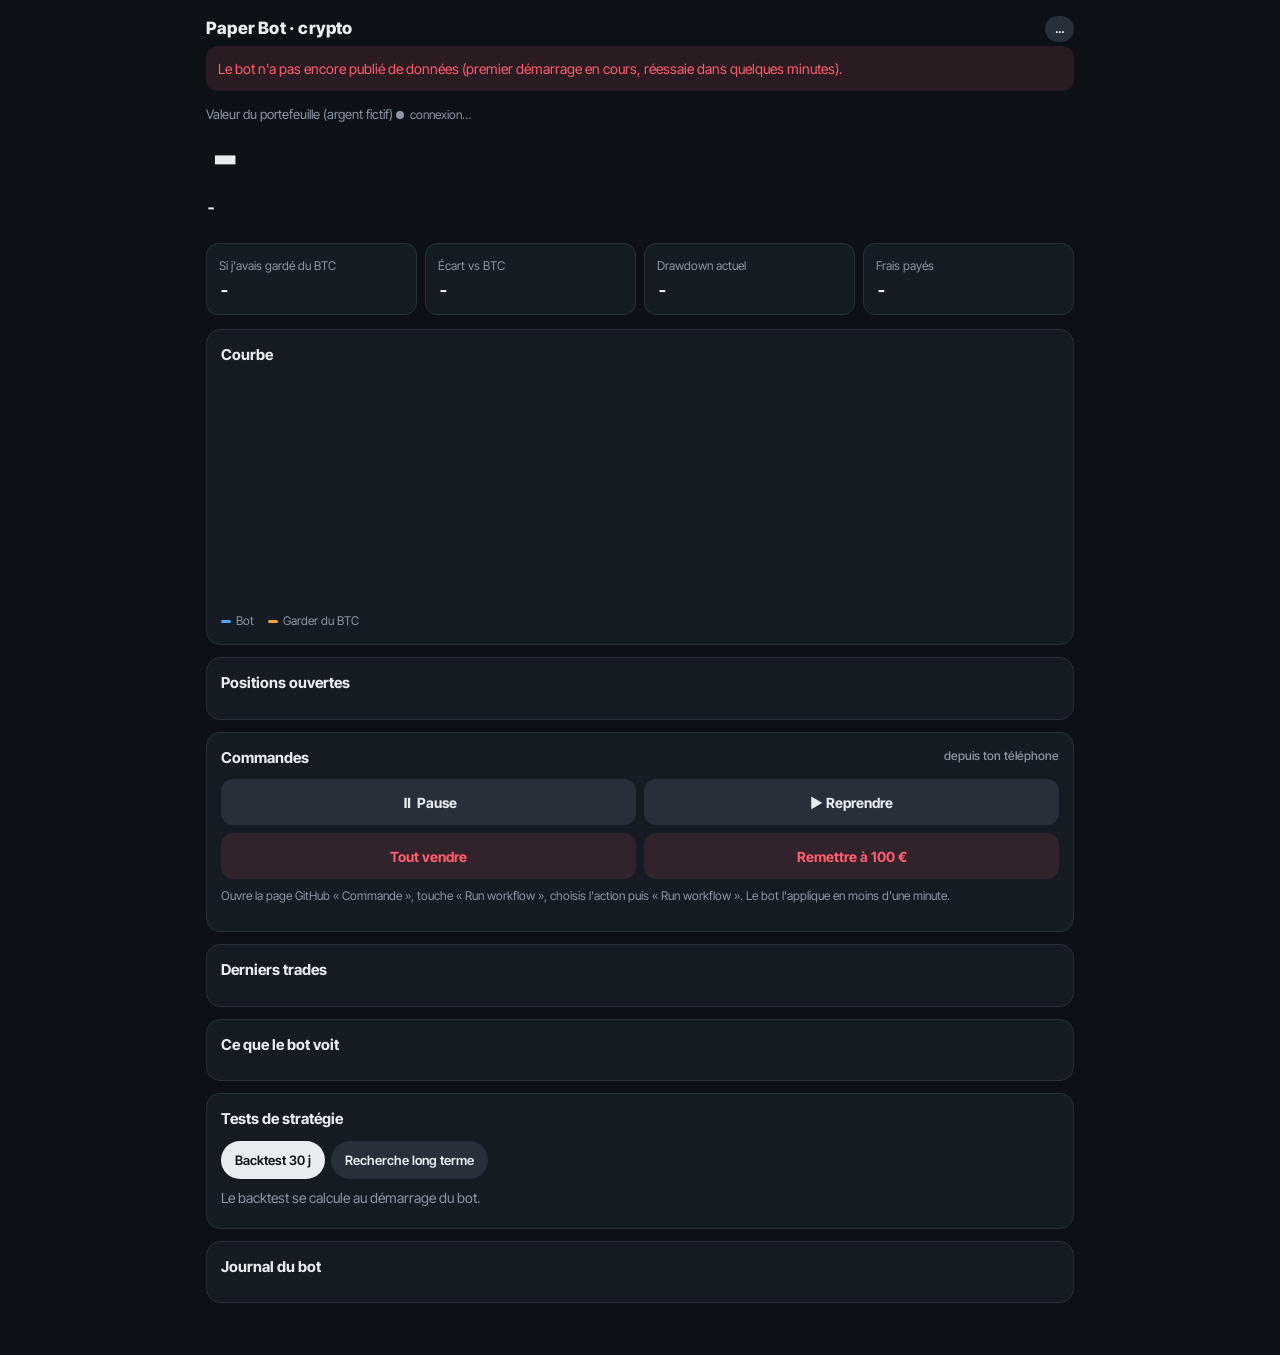
==== docs/index.html @ f5b02220 "Bot de paper trading crypto : boucle temps réel, tableau de bord, commandes Co-Authored-By: Claude O" ====
<!DOCTYPE html>
<html lang="fr">
<head>
<meta charset="utf-8">
<meta name="viewport" content="width=device-width,initial-scale=1,viewport-fit=cover">
<meta name="theme-color" content="#0d1117">
<title>Paper Bot</title>
<link rel="preconnect" href="https://fonts.googleapis.com">
<link href="https://fonts.googleapis.com/css2?family=Inter+Tight:wght@500;700;800&family=JetBrains+Mono:wght@500&display=swap" rel="stylesheet">
<style>
:root{--bg:#0d1117;--card:#151b23;--line:#262f3a;--ink:#e8edf2;--mute:#8b96a3;--up:#2fd17a;--down:#ff5c6c;--acc:#4da3ff;--btc:#f2a33a}
*{box-sizing:border-box;min-width:0}
body{margin:0;background:var(--bg);color:var(--ink);font:15px/1.5 "Inter Tight",system-ui,sans-serif;padding:env(safe-area-inset-top) 0 40px;overflow-x:clip}
.wrap{max-width:900px;margin:0 auto;padding:0 16px}
.num{font-family:"JetBrains Mono",ui-monospace,monospace;font-variant-numeric:tabular-nums;white-space:nowrap}
header{display:flex;justify-content:space-between;align-items:center;padding:16px 0 4px}
h1{font-size:17px;margin:0;font-weight:800;letter-spacing:.2px}
.pill{font-size:12px;font-weight:700;padding:4px 10px;border-radius:99px;background:var(--line)}
.pill.actif{background:rgba(47,209,122,.15);color:var(--up)}
.pill.pause{background:rgba(242,163,58,.15);color:var(--btc)}
.pill.coupe-circuit{background:rgba(255,92,108,.15);color:var(--down)}
.hero{padding:14px 0 8px}
.hero .lab{color:var(--mute);font-size:13px}
.big{font-size:clamp(40px,12vw,64px);font-weight:800;line-height:1.05;letter-spacing:-1px}
.big small{font-size:.45em;color:var(--mute);font-weight:700}
.delta{font-size:17px;font-weight:700;margin-top:4px}
.up{color:var(--up)}.down{color:var(--down)}
.live{display:inline-flex;align-items:center;gap:6px;font-size:12px;color:var(--mute)}
.dot{width:8px;height:8px;border-radius:50%;background:var(--mute)}
.dot.on{background:var(--up);animation:p 1.2s infinite}
@keyframes p{50%{opacity:.35}}
@media(prefers-reduced-motion:reduce){.dot.on{animation:none}}
.kpis{display:grid;grid-template-columns:repeat(4,minmax(0,1fr));gap:8px;margin:14px 0}
@media(max-width:600px){.kpis{grid-template-columns:repeat(2,minmax(0,1fr))}}
.kpi{background:var(--card);border:1px solid var(--line);border-radius:12px;padding:10px 12px}
.kpi b{display:block;font-size:18px}
.kpi span{color:var(--mute);font-size:12px}
.card{background:var(--card);border:1px solid var(--line);border-radius:14px;padding:14px;margin:12px 0}
.card h2{font-size:15px;margin:0 0 10px;font-weight:700;display:flex;justify-content:space-between;gap:8px}
.card h2 span{color:var(--mute);font-weight:500;font-size:12px}
.fig{position:relative;height:230px}.fig svg{position:absolute;inset:0;width:100%;height:100%}
.legend{display:flex;gap:14px;font-size:12px;color:var(--mute);margin-top:6px}
.legend i{display:inline-block;width:10px;height:3px;border-radius:2px;margin-right:5px;vertical-align:middle}
.pos{display:grid;grid-template-columns:1fr auto;gap:2px 10px;padding:10px 0;border-top:1px solid var(--line)}
.pos:first-of-type{border-top:0}
.pos .sym{font-weight:800;font-size:16px}
.pos .sub{color:var(--mute);font-size:12px}
.flash-up{animation:fu .6s}.flash-down{animation:fd .6s}
@keyframes fu{from{color:var(--up)}}@keyframes fd{from{color:var(--down)}}
.empty{color:var(--mute);font-size:14px;padding:6px 0}
.row{display:flex;justify-content:space-between;gap:10px;padding:8px 0;border-top:1px solid var(--line);font-size:14px}
.row:first-child{border-top:0}
.row .r{color:var(--mute);font-size:12px}
.tag{font-size:11px;font-weight:800;padding:2px 7px;border-radius:6px;margin-right:6px}
.tag.achat{background:rgba(77,163,255,.15);color:var(--acc)}.tag.vente{background:rgba(255,255,255,.08)}
.bar{height:6px;border-radius:3px;background:var(--line);margin-top:4px;overflow:hidden}
.bar i{display:block;height:100%;background:var(--acc)}
.ctrl{display:grid;grid-template-columns:repeat(2,minmax(0,1fr));gap:8px}
.ctrl a{display:flex;align-items:center;justify-content:center;min-height:46px;border-radius:12px;background:var(--line);color:var(--ink);text-decoration:none;font-weight:700;font-size:14px}
.ctrl a.warn{background:rgba(255,92,108,.12);color:var(--down)}
.note{color:var(--mute);font-size:12px;margin-top:8px}
.log{font-size:12.5px;max-height:260px;overflow:auto}
.log div{padding:4px 0;border-top:1px solid var(--line)}
.log time{color:var(--mute);margin-right:6px}
.verdict{font-size:14px;margin:6px 0 0}
.tabs{display:flex;gap:6px;overflow-x:auto;margin:6px 0 2px}
.tabs button{flex:none;border:0;border-radius:99px;padding:8px 14px;min-height:38px;background:var(--line);color:var(--ink);font:600 13px "Inter Tight",sans-serif}
.tabs button.on{background:var(--ink);color:var(--bg)}
.err{background:rgba(255,92,108,.12);color:var(--down);border-radius:12px;padding:12px;font-size:14px;display:none}
</style>
</head>
<body>
<div class="wrap">
  <header><h1>Paper Bot · crypto</h1><span id="statut" class="pill">…</span></header>
  <div id="err" class="err"></div>
  <section class="hero">
    <div class="lab">Valeur du portefeuille (argent fictif) <span class="live"><i id="dot" class="dot"></i><span id="liveTxt">connexion…</span></span></div>
    <div class="big num" id="valeur">-</div>
    <div class="delta num" id="delta">-</div>
  </section>
  <div class="kpis">
    <div class="kpi"><span>Si j'avais gardé du BTC</span><b class="num" id="kBtc">-</b></div>
    <div class="kpi"><span>Écart vs BTC</span><b class="num" id="kEcart">-</b></div>
    <div class="kpi"><span>Drawdown actuel</span><b class="num" id="kDd">-</b></div>
    <div class="kpi"><span>Frais payés</span><b class="num" id="kFrais">-</b></div>
  </div>

  <div class="card">
    <h2>Courbe <span id="periode"></span></h2>
    <div class="fig" id="fig"><svg id="chart"></svg></div>
    <div class="legend"><span><i style="background:var(--acc)"></i>Bot</span><span><i style="background:var(--btc)"></i>Garder du BTC</span></div>
  </div>

  <div class="card"><h2>Positions ouvertes <span id="cash"></span></h2><div id="positions"></div></div>

  <div class="card">
    <h2>Commandes <span>depuis ton téléphone</span></h2>
    <div class="ctrl">
      <a id="cPause" target="_blank" rel="noopener">⏸ Pause</a>
      <a id="cReprendre" target="_blank" rel="noopener">▶ Reprendre</a>
      <a id="cVendre" class="warn" target="_blank" rel="noopener">Tout vendre</a>
      <a id="cReset" class="warn" target="_blank" rel="noopener">Remettre à 100 €</a>
    </div>
    <p class="note">Ouvre la page GitHub « Commande », touche « Run workflow », choisis l'action puis « Run workflow ». Le bot l'applique en moins d'une minute.</p>
  </div>

  <div class="card"><h2>Derniers trades <span id="nbTrades"></span></h2><div id="trades"></div></div>
  <div class="card"><h2>Ce que le bot voit <span id="marche"></span></h2><div id="rang"></div></div>
  <div class="card"><h2>Tests de stratégie</h2>
    <div class="tabs"><button class="on" data-t="bt">Backtest 30 j</button><button data-t="rs">Recherche long terme</button></div>
    <div id="tests"></div>
  </div>
  <div class="card"><h2>Journal du bot</h2><div class="log" id="journal"></div></div>
  <p class="note" id="maj"></p>
</div>
<script>
{
const host = location.hostname.endsWith("github.io") ? location.hostname.split(".")[0] : "vapen69";
const repo = location.hostname.endsWith("github.io") ? (location.pathname.split("/")[1] || "paper-bot") : "paper-bot";
const RAW = `https://raw.githubusercontent.com/${host}/${repo}/data/`;
const API = `https://api.github.com/repos/${host}/${repo}/contents/`;
const WF = `https://github.com/${host}/${repo}/actions/workflows/commande.yml`;
["cPause","cReprendre","cVendre","cReset"].forEach(id => document.getElementById(id).href = WF);

const $ = id => document.getElementById(id);
const esc = s => String(s ?? "").replace(/[&<>"']/g, c => ({"&":"&amp;","<":"&lt;",">":"&gt;",'"':"&quot;","'":"&#39;"}[c]));
const eur = (v, d = 2) => (v ?? 0).toLocaleString("fr-FR", {minimumFractionDigits: d, maximumFractionDigits: d}) + " €";
const pct = v => (v >= 0 ? "+" : "") + v.toLocaleString("fr-FR", {minimumFractionDigits: 2, maximumFractionDigits: 2}) + " %";
const prixFmt = p => p >= 100 ? eur(p, 2) : p >= 1 ? eur(p, 4) : eur(p, 6);
const heure = t => new Date(t).toLocaleString("fr-FR", {day: "2-digit", month: "2-digit", hour: "2-digit", minute: "2-digit"});

let S = null, live = {}, tab = "bt", BT = null, RS = null, ws = null, lastTick = 0;

async function getJson(name) {
  try { const r = await fetch(RAW + name + "?t=" + Date.now(), {cache: "no-store"}); if (r.ok) return await r.json(); } catch (e) {}
  try { const r = await fetch(API + name + "?ref=data", {headers: {Accept: "application/vnd.github.raw+json"}, cache: "no-store"}); if (r.ok) return await r.json(); } catch (e) {}
  return null;
}

function prix(sym) { return live[sym] ?? S?.prix?.[sym]; }
function valeurLive() {
  if (!S) return 0;
  let v = S.cash;
  for (const [s, p] of Object.entries(S.positions)) v += p.qte * (prix(s) ?? p.dernier_prix);
  return v;
}

function renderLive() {
  if (!S) return;
  const v = valeurLive(), dep = S.capital_depart;
  $("valeur").innerHTML = esc(eur(v)).replace(/ €$/, ' <small>€</small>');
  const d = v - dep;
  $("delta").textContent = `${d >= 0 ? "+" : ""}${eur(d)}  (${pct(d / dep * 100)}) depuis le départ`;
  $("delta").className = "delta num " + (d >= 0 ? "up" : "down");
  const btcNow = prix("BTC");
  if (S.btc_prix_depart && btcNow) {
    const b = dep * btcNow / S.btc_prix_depart;
    $("kBtc").textContent = eur(b);
    const e = (v - b) / b * 100;
    $("kEcart").textContent = pct(e); $("kEcart").className = "num " + (e >= 0 ? "up" : "down");
  }
  const ph = Math.max(S.plus_haut_portefeuille || dep, v);
  $("kDd").textContent = pct(-(1 - v / ph) * 100);
  $("kFrais").textContent = eur(S.frais_total);
  $("cash").textContent = "cash " + eur(S.cash);
  const pos = Object.entries(S.positions);
  $("positions").innerHTML = pos.length ? pos.map(([s, p]) => {
    const px = prix(s) ?? p.dernier_prix, val = p.qte * px, pnl = val - p.cout, stop = Math.max(p.plus_haut, px) * (1 - S.parametres.stop);
    return `<div class="pos"><div><div class="sym">${esc(s)}</div><div class="sub">Achat ${esc(prixFmt(p.prix_entree))} · ${esc(heure(p.depuis))}${p.rang ? " · rang " + esc(p.rang) : ""}</div><div class="sub">Stop suiveur ${esc(prixFmt(stop))}</div></div>
    <div style="text-align:right"><div class="num" data-px="${esc(s)}">${esc(prixFmt(px))}</div><div class="num ${pnl >= 0 ? "up" : "down"}">${pnl >= 0 ? "+" : ""}${esc(eur(pnl))} (${esc(pct(pnl / p.cout * 100))})</div><div class="sub num">${esc(eur(val))}</div></div></div>`;
  }).join("") : `<div class="empty">Aucune position : le bot est en cash et attend un signal.</div>`;
}

function renderState() {
  const st = S.statut;
  $("statut").textContent = {actif: "● Actif", pause: "Pause", "coupe-circuit": "Coupe-circuit"}[st] || st;
  $("statut").className = "pill " + st;
  $("periode").textContent = "depuis le " + new Date(S.demarre_le).toLocaleDateString("fr-FR");
  $("marche").textContent = S.marche_ok == null ? "" : S.marche_ok ? "marché favorable" : "marché défavorable : cash";
  const tr = [...S.trades].reverse().slice(0, 25);
  $("nbTrades").textContent = S.trades.length + " au total";
  $("trades").innerHTML = tr.length ? tr.map(t => `<div class="row"><div><span class="tag ${t.sens}">${t.sens === "achat" ? "ACHAT" : "VENTE"}</span><b>${esc(t.symbole)}</b><div class="r">${esc(t.raison)}</div></div>
    <div style="text-align:right" class="num"><div>${esc(eur(t.montant))}</div>${t.pnl != null ? `<div class="${t.pnl >= 0 ? "up" : "down"}">${t.pnl >= 0 ? "+" : ""}${esc(eur(t.pnl))}</div>` : ""}<div class="r">${esc(heure(t.t))}</div></div></div>`).join("") : `<div class="empty">Pas encore de trade.</div>`;
  const rg = S.classement || [];
  const mx = Math.max(1, ...rg.map(x => Math.abs(x.perf)));
  $("rang").innerHTML = rg.length ? rg.slice(0, 10).map(x => `<div class="row"><div style="flex:1"><b>${esc(x.rang)}. ${esc(x.symbole)}</b> <span class="r">${x.eligible ? "éligible" : "non éligible"}</span><div class="bar"><i style="width:${Math.abs(x.perf) / mx * 100}%;background:${x.perf >= 0 ? "var(--up)" : "var(--down)"}"></i></div></div><div class="num ${x.perf >= 0 ? "up" : "down"}">${esc(pct(x.perf))} <span class="r">24 h</span></div></div>`).join("") : `<div class="empty">Classement disponible après la première analyse horaire.</div>`;
  $("journal").innerHTML = [...(S.journal || [])].reverse().map(l => `<div><time>${esc(heure(l.t))}</time>${esc(l.msg)}</div>`).join("");
  $("maj").textContent = "Dernière synchro du bot : " + new Date(S.maj).toLocaleString("fr-FR") + ". Les prix et la valeur bougent en direct.";
  drawChart(); renderLive(); subscribe();
}

function drawChart() {
  const svg = $("chart"), W = svg.clientWidth, H = svg.clientHeight;
  const c = S?.courbe || [];
  if (c.length < 2 || !W) { svg.innerHTML = `<text x="12" y="24" fill="#8b96a3" font-size="13">La courbe se remplit au fil des heures.</text>`; return; }
  const vals = c.flatMap(p => [p.v, p.btc]), lo = Math.min(...vals), hi = Math.max(...vals), pad = (hi - lo) * .1 || 1;
  const y = v => H - 22 - (v - (lo - pad)) / (hi - lo + 2 * pad) * (H - 34), x = i => 44 + i / (c.length - 1) * (W - 52);
  const path = k => c.map((p, i) => (i ? "L" : "M") + x(i).toFixed(1) + "," + y(p[k]).toFixed(1)).join("");
  const ticks = [lo, (lo + hi) / 2, hi];
  svg.innerHTML = ticks.map(t => `<line x1="44" x2="${W}" y1="${y(t)}" y2="${y(t)}" stroke="#262f3a"/><text x="0" y="${y(t) + 4}" fill="#8b96a3" font-size="11" font-family="JetBrains Mono">${t.toFixed(W < 520 ? 0 : 1)}</text>`).join("")
    + `<line x1="44" x2="${W}" y1="${y(S.capital_depart)}" y2="${y(S.capital_depart)}" stroke="#8b96a3" stroke-dasharray="3 4" opacity=".6"/>`
    + `<path d="${path("btc")}" fill="none" stroke="#f2a33a" stroke-width="1.6" opacity=".85"/><path d="${path("v")}" fill="none" stroke="#4da3ff" stroke-width="2.2"/>`
    + `<text x="44" y="${H - 4}" fill="#8b96a3" font-size="11">${esc(heure(c[0].t))}</text><text x="${W}" y="${H - 4}" fill="#8b96a3" font-size="11" text-anchor="end">${esc(heure(c[c.length - 1].t))}</text>`;
}

function metrics(m) {
  return `<div class="kpis" style="margin:8px 0"><div class="kpi"><span>Stratégie</span><b class="num ${m.r >= 0 ? "up" : "down"}">${esc(pct(m.r))}</b></div><div class="kpi"><span>Garder du BTC</span><b class="num">${esc(pct(m.b))}</b></div><div class="kpi"><span>Pire baisse</span><b class="num down">${esc(pct(-Math.abs(m.dd)))}</b></div><div class="kpi"><span>${esc(m.l4)}</span><b class="num">${esc(m.v4)}</b></div></div>`;
}
function renderTests() {
  document.querySelectorAll(".tabs button").forEach(b => b.classList.toggle("on", b.dataset.t === tab));
  if (tab === "bt") {
    if (!BT) { $("tests").innerHTML = `<div class="empty">Le backtest se calcule au démarrage du bot.</div>`; return; }
    const a = BT.avec_frais;
    $("tests").innerHTML = `<p class="note" style="margin-top:0">Stratégie en direct, rejouée du ${esc(heure(a.debut))} au ${esc(heure(a.fin))}, frais et slippage inclus.</p>`
      + metrics({r: a.rendement_pct, b: a.btc_rendement_pct, dd: a.drawdown_max_pct, l4: "Trades", v4: a.nb_trades})
      + `<p class="verdict">${esc(BT.verdict)}</p><p class="note">Sans frais, elle aurait fait ${esc(pct(BT.sans_frais.rendement_pct))}. Frais payés : ${esc(eur(a.frais_payes))}. ${esc(BT.avertissement)}</p>`;
  } else {
    if (!RS) { $("tests").innerHTML = `<div class="empty">Recherche long terme pas encore lancée (plusieurs années de données, plusieurs stratégies, validation sur des périodes jamais vues).</div>`; return; }
    const rows = (RS.strategies || []).map(s => { const o = s.oos || {}; const r = o.rendement_total_pct ?? o.total_return_pct ?? 0; const dd = o.drawdown_max_pct ?? o.max_drawdown_pct ?? 0; const sh = o.sharpe ?? 0;
      return `<div class="row"><div><b>${esc(s.nom)}</b><div class="r">${esc(s.description || "")}</div></div><div class="num" style="text-align:right"><div class="${r >= 0 ? "up" : "down"}">${esc(pct(r))}</div><div class="r">Sharpe ${esc(Number(sh).toFixed(2))} · DD ${esc(pct(-Math.abs(dd)))}</div></div></div>`; }).join("");
    $("tests").innerHTML = `<p class="note" style="margin-top:0">${esc(RS.periode?.debut ?? "")} → ${esc(RS.periode?.fin ?? "")}, résultats hors échantillon uniquement.</p>${rows}<p class="verdict">${esc(RS.verdict || "")}</p>`;
  }
}
document.querySelectorAll(".tabs button").forEach(b => b.addEventListener("click", () => { tab = b.dataset.t; renderTests(); }));

let subs = "";
function subscribe() {
  const syms = [...new Set(["BTC", ...Object.keys(S.positions), ...(S.classement || []).slice(0, 10).map(x => x.symbole)])].map(s => s + "/EUR");
  const key = syms.sort().join(",");
  if (ws && ws.readyState === 1 && key === subs) return;
  if (ws) try { ws.close(); } catch (e) {}
  subs = key;
  ws = new WebSocket("wss://ws.kraken.com/v2");
  ws.onopen = () => ws.send(JSON.stringify({method: "subscribe", params: {channel: "ticker", symbol: syms}}));
  ws.onmessage = ev => {
    let m; try { m = JSON.parse(ev.data); } catch (e) { return; }
    if (m.channel !== "ticker" || !Array.isArray(m.data)) return;
    for (const d of m.data) {
      const s = String(d.symbol).split("/")[0], old = live[s];
      live[s] = Number(d.last);
      const el = document.querySelector(`[data-px="${CSS.escape(s)}"]`);
      if (el && old && old !== live[s]) { el.classList.remove("flash-up", "flash-down"); void el.offsetWidth; el.classList.add(live[s] > old ? "flash-up" : "flash-down"); }
    }
    lastTick = Date.now();
  };
  ws.onclose = () => setTimeout(() => { subs = ""; subscribe(); }, 3000);
}
setInterval(() => {
  const ok = Date.now() - lastTick < 15000;
  $("dot").className = "dot" + (ok ? " on" : "");
  $("liveTxt").textContent = ok ? "en direct" : "connexion…";
  renderLive();
}, 1000);

async function refresh() {
  const s = await getJson("state.json");
  if (!s) { $("err").style.display = "block"; $("err").textContent = "Le bot n'a pas encore publié de données (premier démarrage en cours, réessaie dans quelques minutes)."; return; }
  $("err").style.display = "none";
  S = s; renderState();
}
async function refreshTests() { BT = await getJson("backtest.json"); RS = await getJson("research.json"); renderTests(); }
new ResizeObserver(() => S && drawChart()).observe($("fig"));
refresh(); refreshTests();
setInterval(refresh, 60000); setInterval(refreshTests, 600000);
}
</script>
</body>
</html>
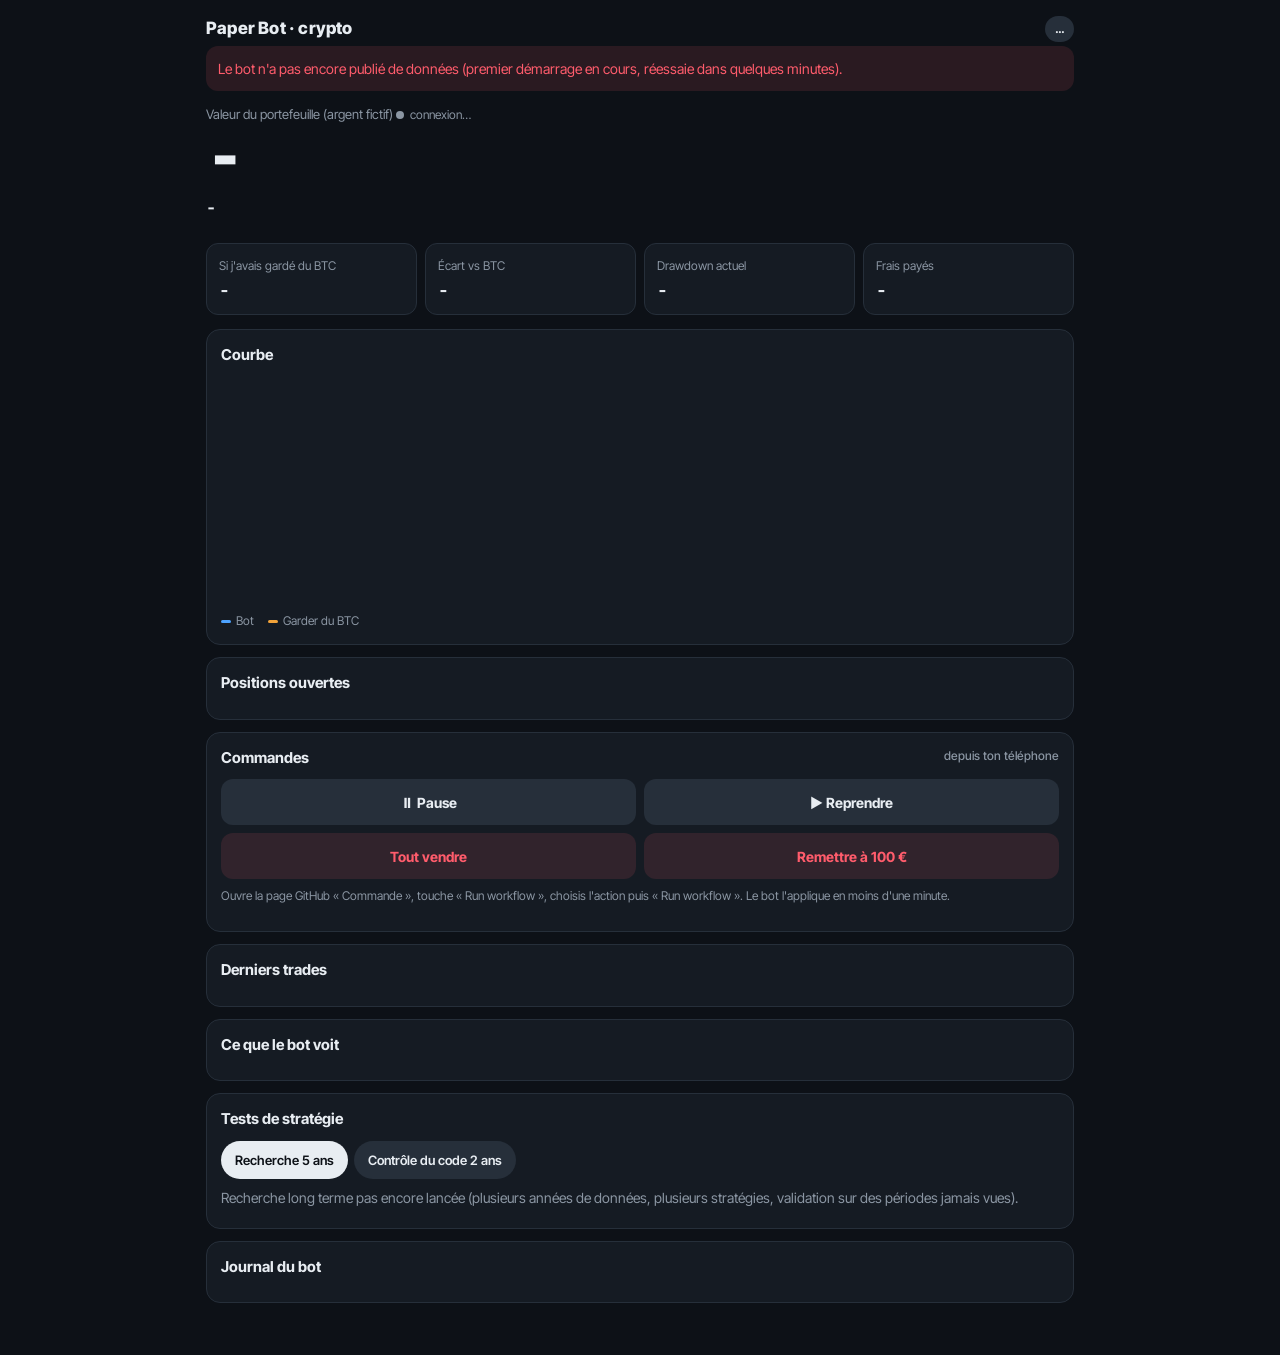
==== commit 43668aa7: "Stratégie retenue par la recherche (rotation hebdomadaire) et ajout du short à la recherche L'ancien" ====
--- a/docs/index.html
+++ b/docs/index.html
@@ -105,9 +105,9 @@
   </div>
 
   <div class="card"><h2>Derniers trades <span id="nbTrades"></span></h2><div id="trades"></div></div>
-  <div class="card"><h2>Ce que le bot voit <span id="marche"></span></h2><div id="rang"></div></div>
+  <div class="card"><h2>Ce que le bot voit <span id="marche"></span></h2><p class="note" id="strat" style="margin:0 0 8px"></p><div id="rang"></div></div>
   <div class="card"><h2>Tests de stratégie</h2>
-    <div class="tabs"><button class="on" data-t="bt">Backtest 30 j</button><button data-t="rs">Recherche long terme</button></div>
+    <div class="tabs"><button class="on" data-t="rs">Recherche 5 ans</button><button data-t="bt">Contrôle du code 2 ans</button></div>
     <div id="tests"></div>
   </div>
   <div class="card"><h2>Journal du bot</h2><div class="log" id="journal"></div></div>
@@ -116,7 +116,7 @@
 <script>
 {
 const host = location.hostname.endsWith("github.io") ? location.hostname.split(".")[0] : "vapen69";
-const repo = location.hostname.endsWith("github.io") ? (location.pathname.split("/")[1] || "paper-bot") : "paper-bot";
+const repo = location.hostname.endsWith("github.io") ? (location.pathname.split("/")[1] || "Paper-bot") : "Paper-bot";
 const RAW = `https://raw.githubusercontent.com/${host}/${repo}/data/`;
 const API = `https://api.github.com/repos/${host}/${repo}/contents/`;
 const WF = `https://github.com/${host}/${repo}/actions/workflows/commande.yml`;
@@ -129,7 +129,7 @@
 const prixFmt = p => p >= 100 ? eur(p, 2) : p >= 1 ? eur(p, 4) : eur(p, 6);
 const heure = t => new Date(t).toLocaleString("fr-FR", {day: "2-digit", month: "2-digit", hour: "2-digit", minute: "2-digit"});
 
-let S = null, live = {}, tab = "bt", BT = null, RS = null, ws = null, lastTick = 0;
+let S = null, live = {}, tab = "rs", BT = null, RS = null, ws = null, lastTick = 0;
 
 async function getJson(name) {
   try { const r = await fetch(RAW + name + "?t=" + Date.now(), {cache: "no-store"}); if (r.ok) return await r.json(); } catch (e) {}
@@ -165,8 +165,8 @@
   $("cash").textContent = "cash " + eur(S.cash);
   const pos = Object.entries(S.positions);
   $("positions").innerHTML = pos.length ? pos.map(([s, p]) => {
-    const px = prix(s) ?? p.dernier_prix, val = p.qte * px, pnl = val - p.cout, stop = Math.max(p.plus_haut, px) * (1 - S.parametres.stop);
-    return `<div class="pos"><div><div class="sym">${esc(s)}</div><div class="sub">Achat ${esc(prixFmt(p.prix_entree))} · ${esc(heure(p.depuis))}${p.rang ? " · rang " + esc(p.rang) : ""}</div><div class="sub">Stop suiveur ${esc(prixFmt(stop))}</div></div>
+    const px = prix(s) ?? p.dernier_prix, val = p.qte * px, pnl = val - p.cout;
+    return `<div class="pos"><div><div class="sym">${esc(s)}</div><div class="sub">Achat ${esc(prixFmt(p.prix_entree))} · ${esc(heure(p.depuis))}${p.rang ? " · rang " + esc(p.rang) + " sur 7 j" : ""}</div></div>
     <div style="text-align:right"><div class="num" data-px="${esc(s)}">${esc(prixFmt(px))}</div><div class="num ${pnl >= 0 ? "up" : "down"}">${pnl >= 0 ? "+" : ""}${esc(eur(pnl))} (${esc(pct(pnl / p.cout * 100))})</div><div class="sub num">${esc(eur(val))}</div></div></div>`;
   }).join("") : `<div class="empty">Aucune position : le bot est en cash et attend un signal.</div>`;
 }
@@ -177,13 +177,14 @@
   $("statut").className = "pill " + st;
   $("periode").textContent = "depuis le " + new Date(S.demarre_le).toLocaleDateString("fr-FR");
   $("marche").textContent = S.marche_ok == null ? "" : S.marche_ok ? "marché favorable" : "marché défavorable : cash";
+  $("strat").textContent = (S.strategie?.resume || "") + (S.prochain_rebalancement ? " Prochaine révision de la sélection : " + new Date(S.prochain_rebalancement).toLocaleDateString("fr-FR") + "." : "");
   const tr = [...S.trades].reverse().slice(0, 25);
   $("nbTrades").textContent = S.trades.length + " au total";
   $("trades").innerHTML = tr.length ? tr.map(t => `<div class="row"><div><span class="tag ${t.sens}">${t.sens === "achat" ? "ACHAT" : "VENTE"}</span><b>${esc(t.symbole)}</b><div class="r">${esc(t.raison)}</div></div>
     <div style="text-align:right" class="num"><div>${esc(eur(t.montant))}</div>${t.pnl != null ? `<div class="${t.pnl >= 0 ? "up" : "down"}">${t.pnl >= 0 ? "+" : ""}${esc(eur(t.pnl))}</div>` : ""}<div class="r">${esc(heure(t.t))}</div></div></div>`).join("") : `<div class="empty">Pas encore de trade.</div>`;
   const rg = S.classement || [];
   const mx = Math.max(1, ...rg.map(x => Math.abs(x.perf)));
-  $("rang").innerHTML = rg.length ? rg.slice(0, 10).map(x => `<div class="row"><div style="flex:1"><b>${esc(x.rang)}. ${esc(x.symbole)}</b> <span class="r">${x.eligible ? "éligible" : "non éligible"}</span><div class="bar"><i style="width:${Math.abs(x.perf) / mx * 100}%;background:${x.perf >= 0 ? "var(--up)" : "var(--down)"}"></i></div></div><div class="num ${x.perf >= 0 ? "up" : "down"}">${esc(pct(x.perf))} <span class="r">24 h</span></div></div>`).join("") : `<div class="empty">Classement disponible après la première analyse horaire.</div>`;
+  $("rang").innerHTML = rg.length ? rg.slice(0, 10).map(x => `<div class="row"><div style="flex:1"><b>${esc(x.rang)}. ${esc(x.symbole)}</b> <span class="r">${x.selection ? "sélection de la semaine" : x.eligible ? "en hausse" : "en baisse"}</span><div class="bar"><i style="width:${Math.abs(x.perf) / mx * 100}%;background:${x.perf >= 0 ? "var(--up)" : "var(--down)"}"></i></div></div><div class="num ${x.perf >= 0 ? "up" : "down"}">${esc(pct(x.perf))} <span class="r">7 j</span></div></div>`).join("") : `<div class="empty">Classement disponible après la première analyse horaire.</div>`;
   $("journal").innerHTML = [...(S.journal || [])].reverse().map(l => `<div><time>${esc(heure(l.t))}</time>${esc(l.msg)}</div>`).join("");
   $("maj").textContent = "Dernière synchro du bot : " + new Date(S.maj).toLocaleString("fr-FR") + ". Les prix et la valeur bougent en direct.";
   drawChart(); renderLive(); subscribe();
@@ -211,14 +212,14 @@
   if (tab === "bt") {
     if (!BT) { $("tests").innerHTML = `<div class="empty">Le backtest se calcule au démarrage du bot.</div>`; return; }
     const a = BT.avec_frais;
-    $("tests").innerHTML = `<p class="note" style="margin-top:0">Stratégie en direct, rejouée du ${esc(heure(a.debut))} au ${esc(heure(a.fin))}, frais et slippage inclus.</p>`
+    $("tests").innerHTML = `<p class="note" style="margin-top:0">Code du bot rejoué du ${esc(new Date(a.debut).toLocaleDateString("fr-FR"))} au ${esc(new Date(a.fin).toLocaleDateString("fr-FR"))}, frais et slippage inclus.</p>`
       + metrics({r: a.rendement_pct, b: a.btc_rendement_pct, dd: a.drawdown_max_pct, l4: "Trades", v4: a.nb_trades})
       + `<p class="verdict">${esc(BT.verdict)}</p><p class="note">Sans frais, elle aurait fait ${esc(pct(BT.sans_frais.rendement_pct))}. Frais payés : ${esc(eur(a.frais_payes))}. ${esc(BT.avertissement)}</p>`;
   } else {
     if (!RS) { $("tests").innerHTML = `<div class="empty">Recherche long terme pas encore lancée (plusieurs années de données, plusieurs stratégies, validation sur des périodes jamais vues).</div>`; return; }
     const rows = (RS.strategies || []).map(s => { const o = s.oos || {}; const r = o.rendement_total_pct ?? o.total_return_pct ?? 0; const dd = o.drawdown_max_pct ?? o.max_drawdown_pct ?? 0; const sh = o.sharpe ?? 0;
       return `<div class="row"><div><b>${esc(s.nom)}</b><div class="r">${esc(s.description || "")}</div></div><div class="num" style="text-align:right"><div class="${r >= 0 ? "up" : "down"}">${esc(pct(r))}</div><div class="r">Sharpe ${esc(Number(sh).toFixed(2))} · DD ${esc(pct(-Math.abs(dd)))}</div></div></div>`; }).join("");
-    $("tests").innerHTML = `<p class="note" style="margin-top:0">${esc(RS.periode?.debut ?? "")} → ${esc(RS.periode?.fin ?? "")}, résultats hors échantillon uniquement.</p>${rows}<p class="verdict">${esc(RS.verdict || "")}</p>`;
+    $("tests").innerHTML = `<p class="note" style="margin-top:0">Du ${esc((RS.periode?.oos_debut ?? "").slice(0, 10))} au ${esc((RS.periode?.oos_fin ?? "").slice(0, 10))}, uniquement sur des périodes jamais vues par la stratégie, frais inclus. Choix : <b>${esc(RS.choix?.nom ?? "")}</b>.</p>${rows}<div class="row"><div><b>Garder du BTC</b><div class="r">référence</div></div><div class="num" style="text-align:right"><div>${esc(pct(RS.btc_hold?.oos?.rendement_total_pct ?? 0))}</div><div class="r">Sharpe ${esc(Number(RS.btc_hold?.oos?.sharpe ?? 0).toFixed(2))} · DD ${esc(pct(-Math.abs(RS.btc_hold?.oos?.drawdown_max_pct ?? 0)))}</div></div></div><p class="verdict">${esc(RS.verdict || "")}</p>`;
   }
 }
 document.querySelectorAll(".tabs button").forEach(b => b.addEventListener("click", () => { tab = b.dataset.t; renderTests(); }));
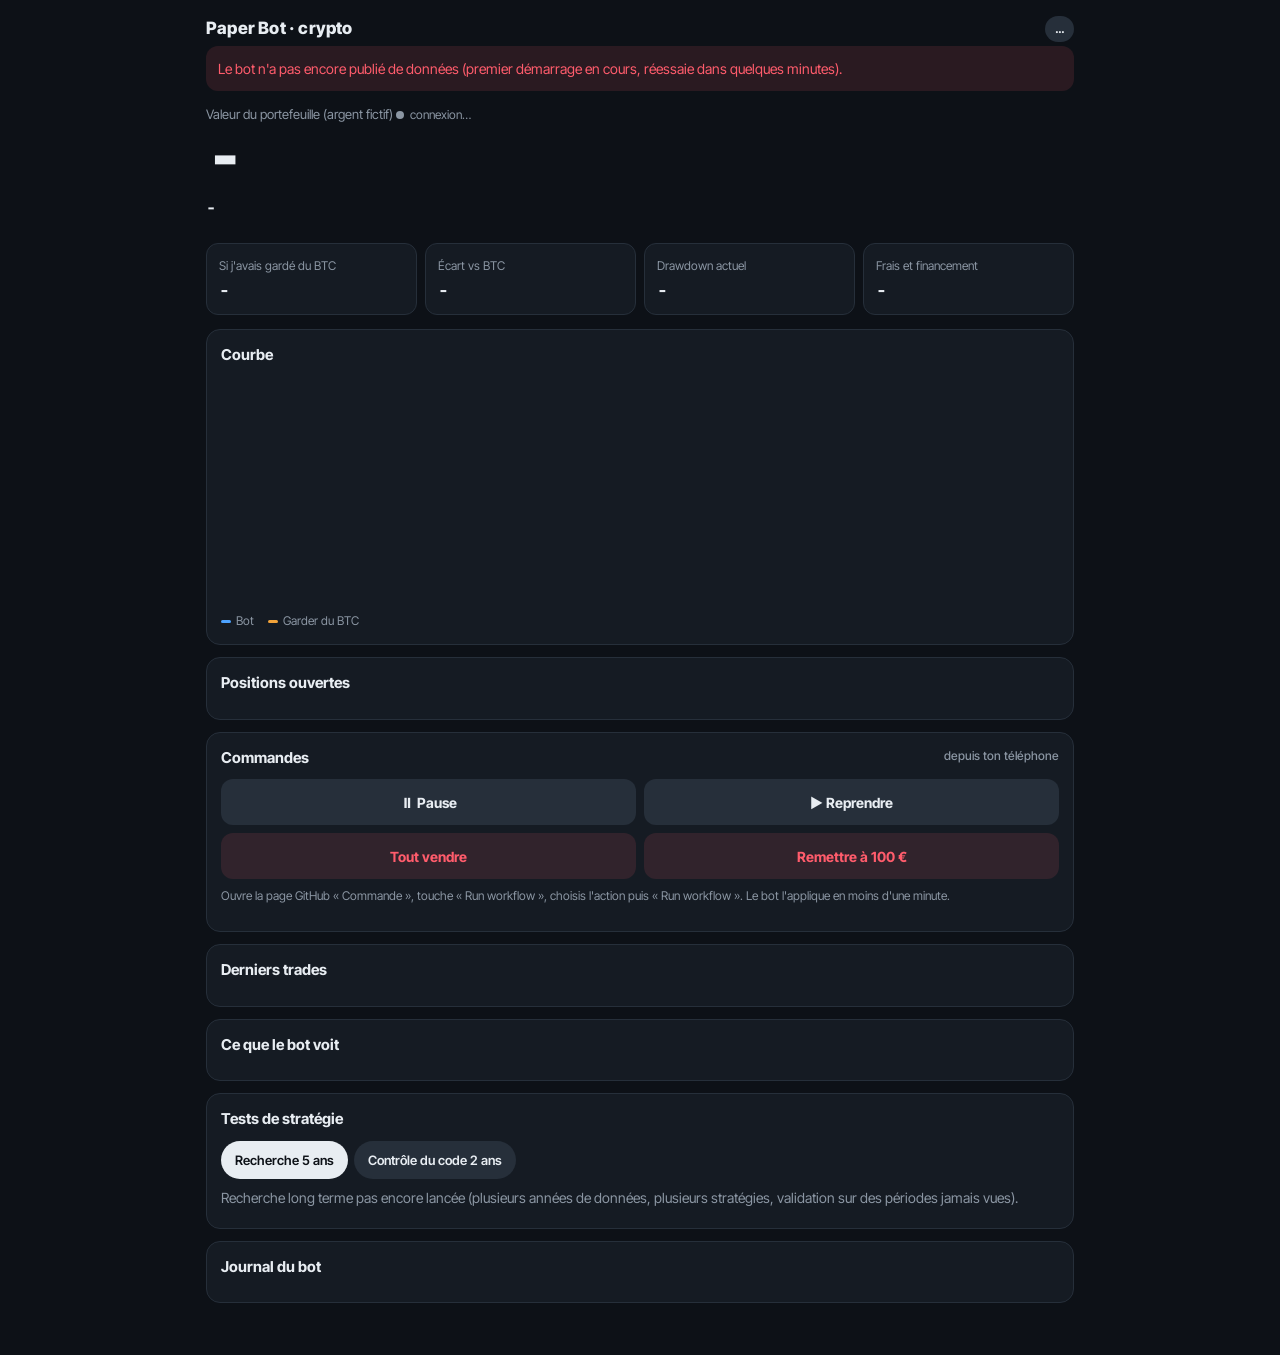
==== commit 02d41075: "Stratégie tendance long/short BTC + ETH (retenue par la recherche), shorts simulés avec financement " ====
--- a/docs/index.html
+++ b/docs/index.html
@@ -52,7 +52,7 @@
 .row:first-child{border-top:0}
 .row .r{color:var(--mute);font-size:12px}
 .tag{font-size:11px;font-weight:800;padding:2px 7px;border-radius:6px;margin-right:6px}
-.tag.achat{background:rgba(77,163,255,.15);color:var(--acc)}.tag.vente{background:rgba(255,255,255,.08)}
+.tag.achat{background:rgba(47,209,122,.15);color:var(--up)}.tag.short{background:rgba(255,92,108,.15);color:var(--down)}.tag.vente,.tag.rachat{background:rgba(255,255,255,.08)}
 .bar{height:6px;border-radius:3px;background:var(--line);margin-top:4px;overflow:hidden}
 .bar i{display:block;height:100%;background:var(--acc)}
 .ctrl{display:grid;grid-template-columns:repeat(2,minmax(0,1fr));gap:8px}
@@ -82,7 +82,7 @@
     <div class="kpi"><span>Si j'avais gardé du BTC</span><b class="num" id="kBtc">-</b></div>
     <div class="kpi"><span>Écart vs BTC</span><b class="num" id="kEcart">-</b></div>
     <div class="kpi"><span>Drawdown actuel</span><b class="num" id="kDd">-</b></div>
-    <div class="kpi"><span>Frais payés</span><b class="num" id="kFrais">-</b></div>
+    <div class="kpi"><span>Frais et financement</span><b class="num" id="kFrais">-</b></div>
   </div>
 
   <div class="card">
@@ -137,11 +137,12 @@
   return null;
 }
 
+function valPos(p, px) { return p.sens === "short" ? Math.max(0, p.qte * (2 * p.prix_entree - px) - (p.financement || 0)) : p.qte * px; }
 function prix(sym) { return live[sym] ?? S?.prix?.[sym]; }
 function valeurLive() {
   if (!S) return 0;
   let v = S.cash;
-  for (const [s, p] of Object.entries(S.positions)) v += p.qte * (prix(s) ?? p.dernier_prix);
+  for (const [s, p] of Object.entries(S.positions)) v += valPos(p, prix(s) ?? p.dernier_prix);
   return v;
 }
 
@@ -161,14 +162,14 @@
   }
   const ph = Math.max(S.plus_haut_portefeuille || dep, v);
   $("kDd").textContent = pct(-(1 - v / ph) * 100);
-  $("kFrais").textContent = eur(S.frais_total);
+  $("kFrais").textContent = eur((S.frais_total || 0) + (S.financement_total || 0));
   $("cash").textContent = "cash " + eur(S.cash);
   const pos = Object.entries(S.positions);
   $("positions").innerHTML = pos.length ? pos.map(([s, p]) => {
-    const px = prix(s) ?? p.dernier_prix, val = p.qte * px, pnl = val - p.cout;
-    return `<div class="pos"><div><div class="sym">${esc(s)}</div><div class="sub">Achat ${esc(prixFmt(p.prix_entree))} · ${esc(heure(p.depuis))}${p.rang ? " · rang " + esc(p.rang) + " sur 7 j" : ""}</div></div>
+    const px = prix(s) ?? p.dernier_prix, val = valPos(p, px), pnl = val - p.cout, sh = p.sens === "short";
+    return `<div class="pos"><div><div class="sym">${esc(s)} <span class="tag ${sh ? "short" : "achat"}">${sh ? "SHORT" : "LONG"}</span></div><div class="sub">${sh ? "Vendu à découvert" : "Acheté"} à ${esc(prixFmt(p.prix_entree))} · ${esc(heure(p.depuis))}</div><div class="sub">${sh ? "Gagne si le prix baisse" : "Gagne si le prix monte"}${p.financement ? " · financement payé " + esc(eur(p.financement, 3)) : ""}</div></div>
     <div style="text-align:right"><div class="num" data-px="${esc(s)}">${esc(prixFmt(px))}</div><div class="num ${pnl >= 0 ? "up" : "down"}">${pnl >= 0 ? "+" : ""}${esc(eur(pnl))} (${esc(pct(pnl / p.cout * 100))})</div><div class="sub num">${esc(eur(val))}</div></div></div>`;
-  }).join("") : `<div class="empty">Aucune position : le bot est en cash et attend un signal.</div>`;
+  }).join("") : `<div class="empty">Aucune position ouverte pour l'instant : elles s'ouvrent à l'analyse du jour.</div>`;
 }
 
 function renderState() {
@@ -176,15 +177,18 @@
   $("statut").textContent = {actif: "● Actif", pause: "Pause", "coupe-circuit": "Coupe-circuit"}[st] || st;
   $("statut").className = "pill " + st;
   $("periode").textContent = "depuis le " + new Date(S.demarre_le).toLocaleDateString("fr-FR");
-  $("marche").textContent = S.marche_ok == null ? "" : S.marche_ok ? "marché favorable" : "marché défavorable : cash";
-  $("strat").textContent = (S.strategie?.resume || "") + (S.prochain_rebalancement ? " Prochaine révision de la sélection : " + new Date(S.prochain_rebalancement).toLocaleDateString("fr-FR") + "." : "");
+  $("marche").textContent = "moyenne " + (S.parametres?.sma_j ?? 50) + " jours";
+  $("strat").textContent = S.strategie?.resume || "";
   const tr = [...S.trades].reverse().slice(0, 25);
   $("nbTrades").textContent = S.trades.length + " au total";
-  $("trades").innerHTML = tr.length ? tr.map(t => `<div class="row"><div><span class="tag ${t.sens}">${t.sens === "achat" ? "ACHAT" : "VENTE"}</span><b>${esc(t.symbole)}</b><div class="r">${esc(t.raison)}</div></div>
+  $("trades").innerHTML = tr.length ? tr.map(t => `<div class="row"><div><span class="tag ${esc(t.sens)}">${esc({achat: "ACHAT", vente: "VENTE", short: "SHORT", rachat: "RACHAT"}[t.sens] || t.sens)}</span><b>${esc(t.symbole)}</b><div class="r">${esc(t.raison)}</div></div>
     <div style="text-align:right" class="num"><div>${esc(eur(t.montant))}</div>${t.pnl != null ? `<div class="${t.pnl >= 0 ? "up" : "down"}">${t.pnl >= 0 ? "+" : ""}${esc(eur(t.pnl))}</div>` : ""}<div class="r">${esc(heure(t.t))}</div></div></div>`).join("") : `<div class="empty">Pas encore de trade.</div>`;
-  const rg = S.classement || [];
-  const mx = Math.max(1, ...rg.map(x => Math.abs(x.perf)));
-  $("rang").innerHTML = rg.length ? rg.slice(0, 10).map(x => `<div class="row"><div style="flex:1"><b>${esc(x.rang)}. ${esc(x.symbole)}</b> <span class="r">${x.selection ? "sélection de la semaine" : x.eligible ? "en hausse" : "en baisse"}</span><div class="bar"><i style="width:${Math.abs(x.perf) / mx * 100}%;background:${x.perf >= 0 ? "var(--up)" : "var(--down)"}"></i></div></div><div class="num ${x.perf >= 0 ? "up" : "down"}">${esc(pct(x.perf))} <span class="r">7 j</span></div></div>`).join("") : `<div class="empty">Classement disponible après la première analyse horaire.</div>`;
+  const sg = Object.entries(S.signaux || {});
+  $("rang").innerHTML = sg.length ? sg.map(([s, x]) => { const px = prix(s) ?? x.cloture, ec = (px / x.moyenne - 1) * 100, w = Math.min(50, Math.abs(ec) * 2.5);
+    return `<div class="row"><div style="flex:1"><b>${esc(s)}</b> <span class="r">signal du jour : ${x.sens === "long" ? "LONG" : x.sens === "short" ? "SHORT" : "neutre"} · moyenne ${esc(prixFmt(x.moyenne))}</span>
+    <div class="bar" style="position:relative"><i style="position:absolute;left:${ec >= 0 ? 50 : 50 - w}%;width:${w}%;background:${ec >= 0 ? "var(--up)" : "var(--down)"}"></i></div></div>
+    <div class="num ${ec >= 0 ? "up" : "down"}">${esc(pct(ec))} <span class="r">vs moy.</span></div></div>`; }).join("") + `<p class="note">Le bot ne décide qu'une fois par jour, sur la clôture de minuit UTC. L'écart en direct indique seulement de quel côté penche le prochain signal.</p>`
+    : `<div class="empty">Signaux disponibles après la première analyse du jour.</div>`;
   $("journal").innerHTML = [...(S.journal || [])].reverse().map(l => `<div><time>${esc(heure(l.t))}</time>${esc(l.msg)}</div>`).join("");
   $("maj").textContent = "Dernière synchro du bot : " + new Date(S.maj).toLocaleString("fr-FR") + ". Les prix et la valeur bougent en direct.";
   drawChart(); renderLive(); subscribe();
@@ -226,7 +230,7 @@
 
 let subs = "";
 function subscribe() {
-  const syms = [...new Set(["BTC", ...Object.keys(S.positions), ...(S.classement || []).slice(0, 10).map(x => x.symbole)])].map(s => s + "/EUR");
+  const syms = [...new Set(["BTC", "ETH", ...Object.keys(S.positions)])].map(s => s + "/EUR");
   const key = syms.sort().join(",");
   if (ws && ws.readyState === 1 && key === subs) return;
   if (ws) try { ws.close(); } catch (e) {}
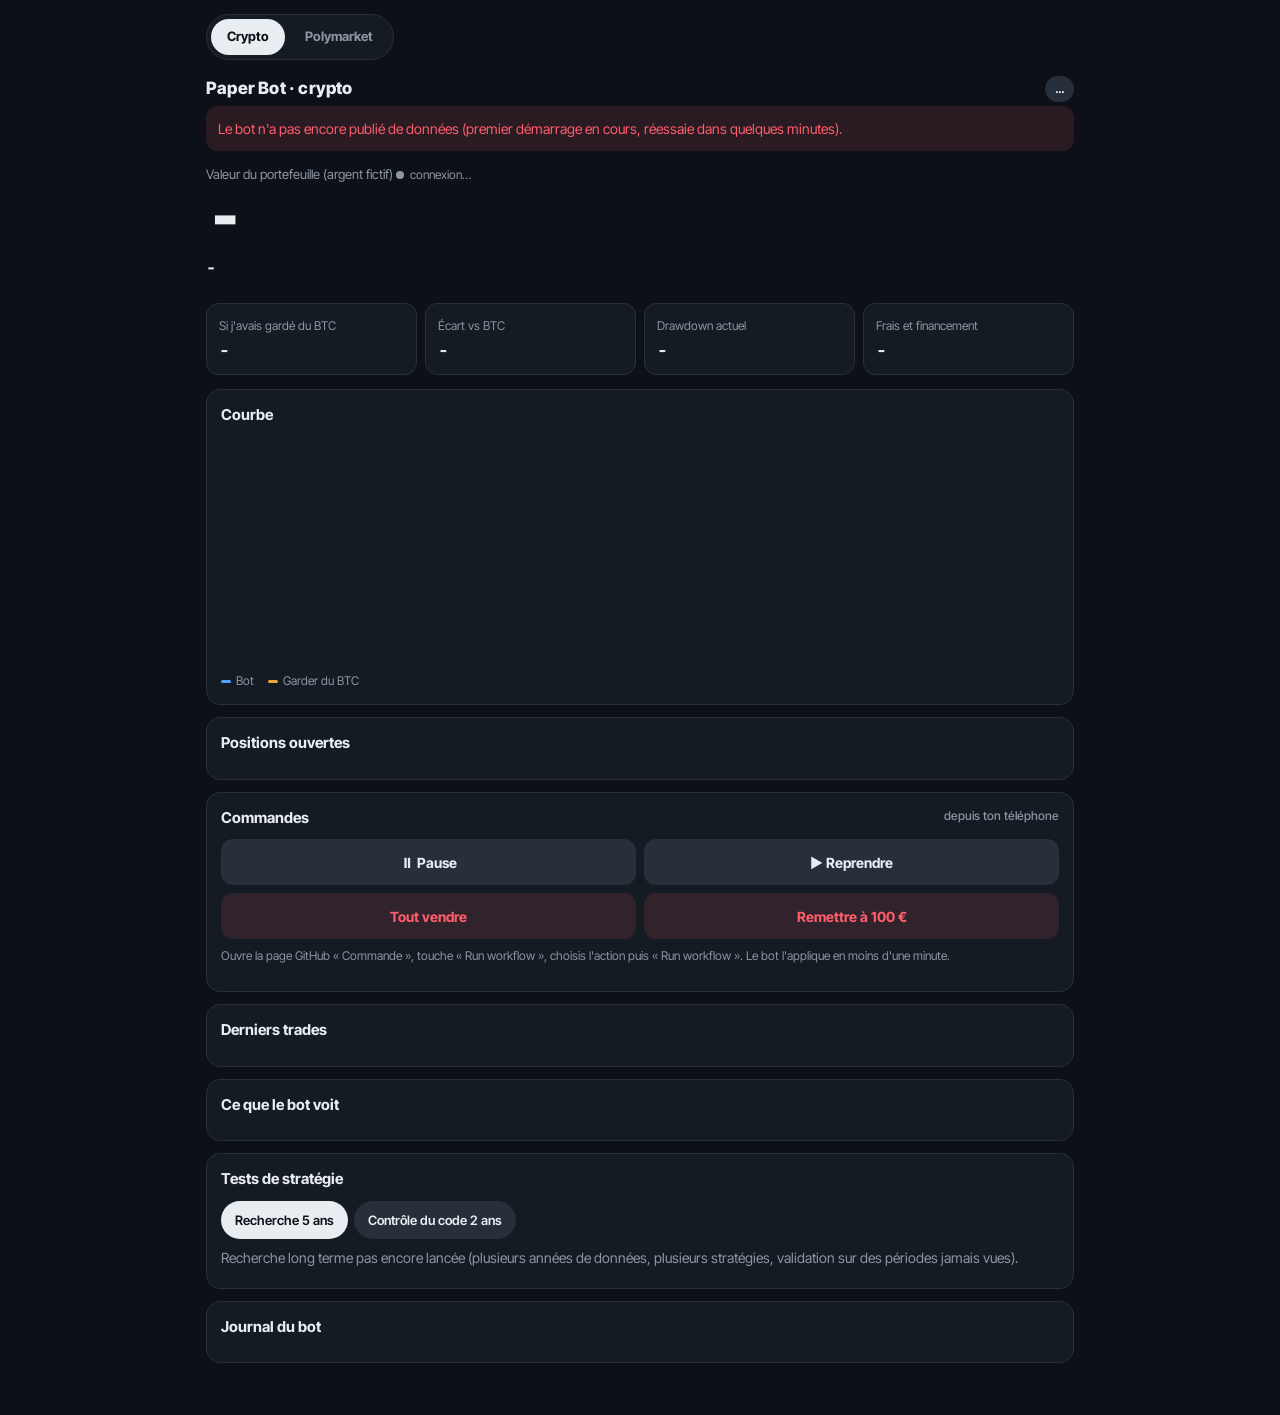
==== commit b95a9d9f: "Bot Polymarket en paper trading : recherche sur marchés résolus, carnet d'ordres réel, tableau de bo" ====
--- a/docs/index.html
+++ b/docs/index.html
@@ -67,10 +67,14 @@
 .tabs button{flex:none;border:0;border-radius:99px;padding:8px 14px;min-height:38px;background:var(--line);color:var(--ink);font:600 13px "Inter Tight",sans-serif}
 .tabs button.on{background:var(--ink);color:var(--bg)}
 .err{background:rgba(255,92,108,.12);color:var(--down);border-radius:12px;padding:12px;font-size:14px;display:none}
+.switch{display:flex;gap:4px;padding:4px;margin-top:14px;background:var(--card);border:1px solid var(--line);border-radius:99px;width:max-content;max-width:100%}
+.switch a{padding:7px 16px;min-height:36px;border-radius:99px;color:var(--mute);text-decoration:none;font-weight:700;font-size:13px;display:flex;align-items:center}
+.switch a.on{background:var(--ink);color:var(--bg)}
 </style>
 </head>
 <body>
 <div class="wrap">
+  <nav class="switch" aria-label="Choix du bot"><a class="on" href="index.html" aria-current="page">Crypto</a><a href="poly.html">Polymarket</a></nav>
   <header><h1>Paper Bot · crypto</h1><span id="statut" class="pill">…</span></header>
   <div id="err" class="err"></div>
   <section class="hero">
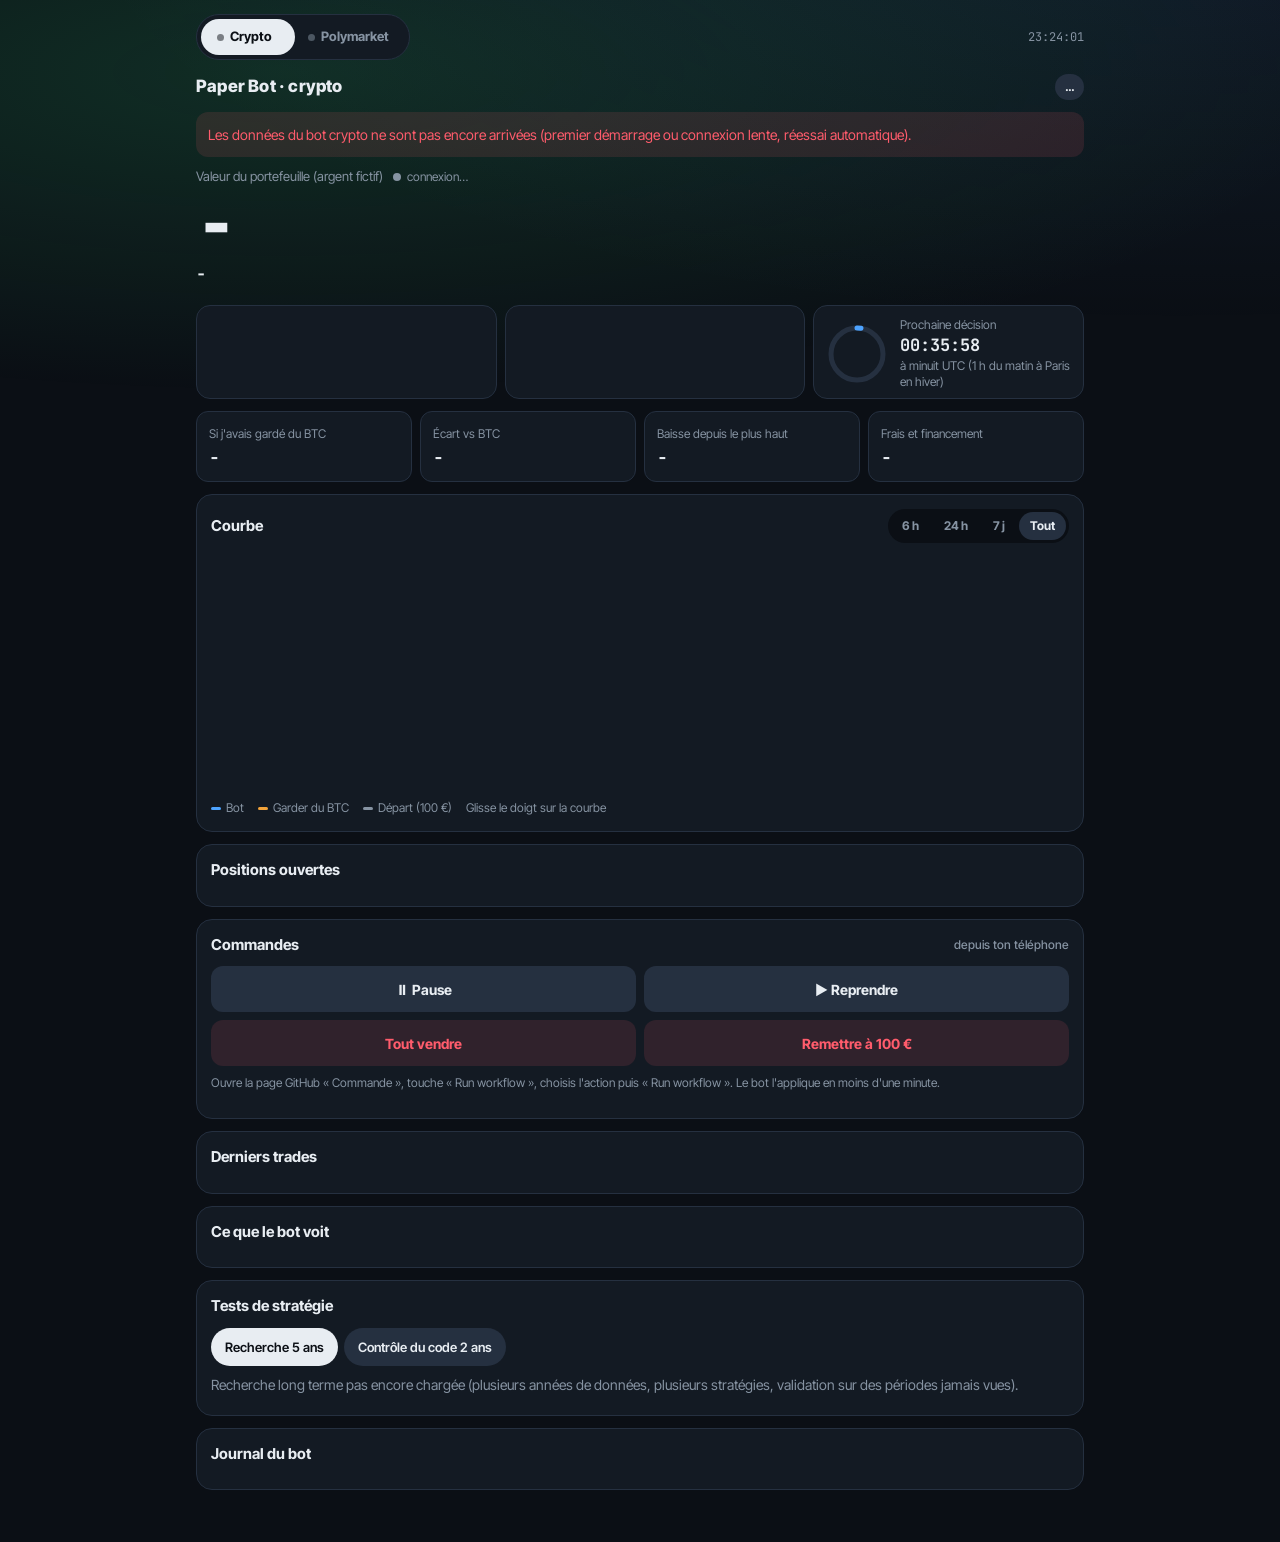
==== commit 051837f4: "Tableau de bord plus vivant : une seule page crypto + Polymarket - Styles et code partagés (docs/tab" ====
--- a/docs/index.html
+++ b/docs/index.html
@@ -3,275 +3,14 @@
 <head>
 <meta charset="utf-8">
 <meta name="viewport" content="width=device-width,initial-scale=1,viewport-fit=cover">
-<meta name="theme-color" content="#0d1117">
+<meta name="theme-color" content="#0b0f15">
 <title>Paper Bot</title>
 <link rel="preconnect" href="https://fonts.googleapis.com">
-<link href="https://fonts.googleapis.com/css2?family=Inter+Tight:wght@500;700;800&family=JetBrains+Mono:wght@500&display=swap" rel="stylesheet">
-<style>
-:root{--bg:#0d1117;--card:#151b23;--line:#262f3a;--ink:#e8edf2;--mute:#8b96a3;--up:#2fd17a;--down:#ff5c6c;--acc:#4da3ff;--btc:#f2a33a}
-*{box-sizing:border-box;min-width:0}
-body{margin:0;background:var(--bg);color:var(--ink);font:15px/1.5 "Inter Tight",system-ui,sans-serif;padding:env(safe-area-inset-top) 0 40px;overflow-x:clip}
-.wrap{max-width:900px;margin:0 auto;padding:0 16px}
-.num{font-family:"JetBrains Mono",ui-monospace,monospace;font-variant-numeric:tabular-nums;white-space:nowrap}
-header{display:flex;justify-content:space-between;align-items:center;padding:16px 0 4px}
-h1{font-size:17px;margin:0;font-weight:800;letter-spacing:.2px}
-.pill{font-size:12px;font-weight:700;padding:4px 10px;border-radius:99px;background:var(--line)}
-.pill.actif{background:rgba(47,209,122,.15);color:var(--up)}
-.pill.pause{background:rgba(242,163,58,.15);color:var(--btc)}
-.pill.coupe-circuit{background:rgba(255,92,108,.15);color:var(--down)}
-.hero{padding:14px 0 8px}
-.hero .lab{color:var(--mute);font-size:13px}
-.big{font-size:clamp(40px,12vw,64px);font-weight:800;line-height:1.05;letter-spacing:-1px}
-.big small{font-size:.45em;color:var(--mute);font-weight:700}
-.delta{font-size:17px;font-weight:700;margin-top:4px}
-.up{color:var(--up)}.down{color:var(--down)}
-.live{display:inline-flex;align-items:center;gap:6px;font-size:12px;color:var(--mute)}
-.dot{width:8px;height:8px;border-radius:50%;background:var(--mute)}
-.dot.on{background:var(--up);animation:p 1.2s infinite}
-@keyframes p{50%{opacity:.35}}
-@media(prefers-reduced-motion:reduce){.dot.on{animation:none}}
-.kpis{display:grid;grid-template-columns:repeat(4,minmax(0,1fr));gap:8px;margin:14px 0}
-@media(max-width:600px){.kpis{grid-template-columns:repeat(2,minmax(0,1fr))}}
-.kpi{background:var(--card);border:1px solid var(--line);border-radius:12px;padding:10px 12px}
-.kpi b{display:block;font-size:18px}
-.kpi span{color:var(--mute);font-size:12px}
-.card{background:var(--card);border:1px solid var(--line);border-radius:14px;padding:14px;margin:12px 0}
-.card h2{font-size:15px;margin:0 0 10px;font-weight:700;display:flex;justify-content:space-between;gap:8px}
-.card h2 span{color:var(--mute);font-weight:500;font-size:12px}
-.fig{position:relative;height:230px}.fig svg{position:absolute;inset:0;width:100%;height:100%}
-.legend{display:flex;gap:14px;font-size:12px;color:var(--mute);margin-top:6px}
-.legend i{display:inline-block;width:10px;height:3px;border-radius:2px;margin-right:5px;vertical-align:middle}
-.pos{display:grid;grid-template-columns:1fr auto;gap:2px 10px;padding:10px 0;border-top:1px solid var(--line)}
-.pos:first-of-type{border-top:0}
-.pos .sym{font-weight:800;font-size:16px}
-.pos .sub{color:var(--mute);font-size:12px}
-.flash-up{animation:fu .6s}.flash-down{animation:fd .6s}
-@keyframes fu{from{color:var(--up)}}@keyframes fd{from{color:var(--down)}}
-.empty{color:var(--mute);font-size:14px;padding:6px 0}
-.row{display:flex;justify-content:space-between;gap:10px;padding:8px 0;border-top:1px solid var(--line);font-size:14px}
-.row:first-child{border-top:0}
-.row .r{color:var(--mute);font-size:12px}
-.tag{font-size:11px;font-weight:800;padding:2px 7px;border-radius:6px;margin-right:6px}
-.tag.achat{background:rgba(47,209,122,.15);color:var(--up)}.tag.short{background:rgba(255,92,108,.15);color:var(--down)}.tag.vente,.tag.rachat{background:rgba(255,255,255,.08)}
-.bar{height:6px;border-radius:3px;background:var(--line);margin-top:4px;overflow:hidden}
-.bar i{display:block;height:100%;background:var(--acc)}
-.ctrl{display:grid;grid-template-columns:repeat(2,minmax(0,1fr));gap:8px}
-.ctrl a{display:flex;align-items:center;justify-content:center;min-height:46px;border-radius:12px;background:var(--line);color:var(--ink);text-decoration:none;font-weight:700;font-size:14px}
-.ctrl a.warn{background:rgba(255,92,108,.12);color:var(--down)}
-.note{color:var(--mute);font-size:12px;margin-top:8px}
-.log{font-size:12.5px;max-height:260px;overflow:auto}
-.log div{padding:4px 0;border-top:1px solid var(--line)}
-.log time{color:var(--mute);margin-right:6px}
-.verdict{font-size:14px;margin:6px 0 0}
-.tabs{display:flex;gap:6px;overflow-x:auto;margin:6px 0 2px}
-.tabs button{flex:none;border:0;border-radius:99px;padding:8px 14px;min-height:38px;background:var(--line);color:var(--ink);font:600 13px "Inter Tight",sans-serif}
-.tabs button.on{background:var(--ink);color:var(--bg)}
-.err{background:rgba(255,92,108,.12);color:var(--down);border-radius:12px;padding:12px;font-size:14px;display:none}
-.switch{display:flex;gap:4px;padding:4px;margin-top:14px;background:var(--card);border:1px solid var(--line);border-radius:99px;width:max-content;max-width:100%}
-.switch a{padding:7px 16px;min-height:36px;border-radius:99px;color:var(--mute);text-decoration:none;font-weight:700;font-size:13px;display:flex;align-items:center}
-.switch a.on{background:var(--ink);color:var(--bg)}
-</style>
+<link href="https://fonts.googleapis.com/css2?family=Inter+Tight:wght@500;700;800&family=JetBrains+Mono:wght@500;700&display=swap" rel="stylesheet">
+<link rel="stylesheet" href="tableau.css">
 </head>
-<body>
-<div class="wrap">
-  <nav class="switch" aria-label="Choix du bot"><a class="on" href="index.html" aria-current="page">Crypto</a><a href="poly.html">Polymarket</a></nav>
-  <header><h1>Paper Bot · crypto</h1><span id="statut" class="pill">…</span></header>
-  <div id="err" class="err"></div>
-  <section class="hero">
-    <div class="lab">Valeur du portefeuille (argent fictif) <span class="live"><i id="dot" class="dot"></i><span id="liveTxt">connexion…</span></span></div>
-    <div class="big num" id="valeur">-</div>
-    <div class="delta num" id="delta">-</div>
-  </section>
-  <div class="kpis">
-    <div class="kpi"><span>Si j'avais gardé du BTC</span><b class="num" id="kBtc">-</b></div>
-    <div class="kpi"><span>Écart vs BTC</span><b class="num" id="kEcart">-</b></div>
-    <div class="kpi"><span>Drawdown actuel</span><b class="num" id="kDd">-</b></div>
-    <div class="kpi"><span>Frais et financement</span><b class="num" id="kFrais">-</b></div>
-  </div>
-
-  <div class="card">
-    <h2>Courbe <span id="periode"></span></h2>
-    <div class="fig" id="fig"><svg id="chart"></svg></div>
-    <div class="legend"><span><i style="background:var(--acc)"></i>Bot</span><span><i style="background:var(--btc)"></i>Garder du BTC</span></div>
-  </div>
-
-  <div class="card"><h2>Positions ouvertes <span id="cash"></span></h2><div id="positions"></div></div>
-
-  <div class="card">
-    <h2>Commandes <span>depuis ton téléphone</span></h2>
-    <div class="ctrl">
-      <a id="cPause" target="_blank" rel="noopener">⏸ Pause</a>
-      <a id="cReprendre" target="_blank" rel="noopener">▶ Reprendre</a>
-      <a id="cVendre" class="warn" target="_blank" rel="noopener">Tout vendre</a>
-      <a id="cReset" class="warn" target="_blank" rel="noopener">Remettre à 100 €</a>
-    </div>
-    <p class="note">Ouvre la page GitHub « Commande », touche « Run workflow », choisis l'action puis « Run workflow ». Le bot l'applique en moins d'une minute.</p>
-  </div>
-
-  <div class="card"><h2>Derniers trades <span id="nbTrades"></span></h2><div id="trades"></div></div>
-  <div class="card"><h2>Ce que le bot voit <span id="marche"></span></h2><p class="note" id="strat" style="margin:0 0 8px"></p><div id="rang"></div></div>
-  <div class="card"><h2>Tests de stratégie</h2>
-    <div class="tabs"><button class="on" data-t="rs">Recherche 5 ans</button><button data-t="bt">Contrôle du code 2 ans</button></div>
-    <div id="tests"></div>
-  </div>
-  <div class="card"><h2>Journal du bot</h2><div class="log" id="journal"></div></div>
-  <p class="note" id="maj"></p>
-</div>
-<script>
-{
-const host = location.hostname.endsWith("github.io") ? location.hostname.split(".")[0] : "vapen69";
-const repo = location.hostname.endsWith("github.io") ? (location.pathname.split("/")[1] || "Paper-bot") : "Paper-bot";
-const RAW = `https://raw.githubusercontent.com/${host}/${repo}/data/`;
-const API = `https://api.github.com/repos/${host}/${repo}/contents/`;
-const WF = `https://github.com/${host}/${repo}/actions/workflows/commande.yml`;
-["cPause","cReprendre","cVendre","cReset"].forEach(id => document.getElementById(id).href = WF);
-
-const $ = id => document.getElementById(id);
-const esc = s => String(s ?? "").replace(/[&<>"']/g, c => ({"&":"&amp;","<":"&lt;",">":"&gt;",'"':"&quot;","'":"&#39;"}[c]));
-const eur = (v, d = 2) => (v ?? 0).toLocaleString("fr-FR", {minimumFractionDigits: d, maximumFractionDigits: d}) + " €";
-const pct = v => (v >= 0 ? "+" : "") + v.toLocaleString("fr-FR", {minimumFractionDigits: 2, maximumFractionDigits: 2}) + " %";
-const prixFmt = p => p >= 100 ? eur(p, 2) : p >= 1 ? eur(p, 4) : eur(p, 6);
-const heure = t => new Date(t).toLocaleString("fr-FR", {day: "2-digit", month: "2-digit", hour: "2-digit", minute: "2-digit"});
-
-let S = null, live = {}, tab = "rs", BT = null, RS = null, ws = null, lastTick = 0;
-
-async function getJson(name) {
-  try { const r = await fetch(RAW + name + "?t=" + Date.now(), {cache: "no-store"}); if (r.ok) return await r.json(); } catch (e) {}
-  try { const r = await fetch(API + name + "?ref=data", {headers: {Accept: "application/vnd.github.raw+json"}, cache: "no-store"}); if (r.ok) return await r.json(); } catch (e) {}
-  return null;
-}
-
-function valPos(p, px) { return p.sens === "short" ? Math.max(0, p.qte * (2 * p.prix_entree - px) - (p.financement || 0)) : p.qte * px; }
-function prix(sym) { return live[sym] ?? S?.prix?.[sym]; }
-function valeurLive() {
-  if (!S) return 0;
-  let v = S.cash;
-  for (const [s, p] of Object.entries(S.positions)) v += valPos(p, prix(s) ?? p.dernier_prix);
-  return v;
-}
-
-function renderLive() {
-  if (!S) return;
-  const v = valeurLive(), dep = S.capital_depart;
-  $("valeur").innerHTML = esc(eur(v)).replace(/ €$/, ' <small>€</small>');
-  const d = v - dep;
-  $("delta").textContent = `${d >= 0 ? "+" : ""}${eur(d)}  (${pct(d / dep * 100)}) depuis le départ`;
-  $("delta").className = "delta num " + (d >= 0 ? "up" : "down");
-  const btcNow = prix("BTC");
-  if (S.btc_prix_depart && btcNow) {
-    const b = dep * btcNow / S.btc_prix_depart;
-    $("kBtc").textContent = eur(b);
-    const e = (v - b) / b * 100;
-    $("kEcart").textContent = pct(e); $("kEcart").className = "num " + (e >= 0 ? "up" : "down");
-  }
-  const ph = Math.max(S.plus_haut_portefeuille || dep, v);
-  $("kDd").textContent = pct(-(1 - v / ph) * 100);
-  $("kFrais").textContent = eur((S.frais_total || 0) + (S.financement_total || 0));
-  $("cash").textContent = "cash " + eur(S.cash);
-  const pos = Object.entries(S.positions);
-  $("positions").innerHTML = pos.length ? pos.map(([s, p]) => {
-    const px = prix(s) ?? p.dernier_prix, val = valPos(p, px), pnl = val - p.cout, sh = p.sens === "short";
-    return `<div class="pos"><div><div class="sym">${esc(s)} <span class="tag ${sh ? "short" : "achat"}">${sh ? "SHORT" : "LONG"}</span></div><div class="sub">${sh ? "Vendu à découvert" : "Acheté"} à ${esc(prixFmt(p.prix_entree))} · ${esc(heure(p.depuis))}</div><div class="sub">${sh ? "Gagne si le prix baisse" : "Gagne si le prix monte"}${p.financement ? " · financement payé " + esc(eur(p.financement, 3)) : ""}</div></div>
-    <div style="text-align:right"><div class="num" data-px="${esc(s)}">${esc(prixFmt(px))}</div><div class="num ${pnl >= 0 ? "up" : "down"}">${pnl >= 0 ? "+" : ""}${esc(eur(pnl))} (${esc(pct(pnl / p.cout * 100))})</div><div class="sub num">${esc(eur(val))}</div></div></div>`;
-  }).join("") : `<div class="empty">Aucune position ouverte pour l'instant : elles s'ouvrent à l'analyse du jour.</div>`;
-}
-
-function renderState() {
-  const st = S.statut;
-  $("statut").textContent = {actif: "● Actif", pause: "Pause", "coupe-circuit": "Coupe-circuit"}[st] || st;
-  $("statut").className = "pill " + st;
-  $("periode").textContent = "depuis le " + new Date(S.demarre_le).toLocaleDateString("fr-FR");
-  $("marche").textContent = "moyenne " + (S.parametres?.sma_j ?? 50) + " jours";
-  $("strat").textContent = S.strategie?.resume || "";
-  const tr = [...S.trades].reverse().slice(0, 25);
-  $("nbTrades").textContent = S.trades.length + " au total";
-  $("trades").innerHTML = tr.length ? tr.map(t => `<div class="row"><div><span class="tag ${esc(t.sens)}">${esc({achat: "ACHAT", vente: "VENTE", short: "SHORT", rachat: "RACHAT"}[t.sens] || t.sens)}</span><b>${esc(t.symbole)}</b><div class="r">${esc(t.raison)}</div></div>
-    <div style="text-align:right" class="num"><div>${esc(eur(t.montant))}</div>${t.pnl != null ? `<div class="${t.pnl >= 0 ? "up" : "down"}">${t.pnl >= 0 ? "+" : ""}${esc(eur(t.pnl))}</div>` : ""}<div class="r">${esc(heure(t.t))}</div></div></div>`).join("") : `<div class="empty">Pas encore de trade.</div>`;
-  const sg = Object.entries(S.signaux || {});
-  $("rang").innerHTML = sg.length ? sg.map(([s, x]) => { const px = prix(s) ?? x.cloture, ec = (px / x.moyenne - 1) * 100, w = Math.min(50, Math.abs(ec) * 2.5);
-    return `<div class="row"><div style="flex:1"><b>${esc(s)}</b> <span class="r">signal du jour : ${x.sens === "long" ? "LONG" : x.sens === "short" ? "SHORT" : "neutre"} · moyenne ${esc(prixFmt(x.moyenne))}</span>
-    <div class="bar" style="position:relative"><i style="position:absolute;left:${ec >= 0 ? 50 : 50 - w}%;width:${w}%;background:${ec >= 0 ? "var(--up)" : "var(--down)"}"></i></div></div>
-    <div class="num ${ec >= 0 ? "up" : "down"}">${esc(pct(ec))} <span class="r">vs moy.</span></div></div>`; }).join("") + `<p class="note">Le bot ne décide qu'une fois par jour, sur la clôture de minuit UTC. L'écart en direct indique seulement de quel côté penche le prochain signal.</p>`
-    : `<div class="empty">Signaux disponibles après la première analyse du jour.</div>`;
-  $("journal").innerHTML = [...(S.journal || [])].reverse().map(l => `<div><time>${esc(heure(l.t))}</time>${esc(l.msg)}</div>`).join("");
-  $("maj").textContent = "Dernière synchro du bot : " + new Date(S.maj).toLocaleString("fr-FR") + ". Les prix et la valeur bougent en direct.";
-  drawChart(); renderLive(); subscribe();
-}
-
-function drawChart() {
-  const svg = $("chart"), W = svg.clientWidth, H = svg.clientHeight;
-  const c = S?.courbe || [];
-  if (c.length < 2 || !W) { svg.innerHTML = `<text x="12" y="24" fill="#8b96a3" font-size="13">La courbe se remplit au fil des heures.</text>`; return; }
-  const vals = c.flatMap(p => [p.v, p.btc]), lo = Math.min(...vals), hi = Math.max(...vals), pad = (hi - lo) * .1 || 1;
-  const y = v => H - 22 - (v - (lo - pad)) / (hi - lo + 2 * pad) * (H - 34), x = i => 44 + i / (c.length - 1) * (W - 52);
-  const path = k => c.map((p, i) => (i ? "L" : "M") + x(i).toFixed(1) + "," + y(p[k]).toFixed(1)).join("");
-  const ticks = [lo, (lo + hi) / 2, hi];
-  svg.innerHTML = ticks.map(t => `<line x1="44" x2="${W}" y1="${y(t)}" y2="${y(t)}" stroke="#262f3a"/><text x="0" y="${y(t) + 4}" fill="#8b96a3" font-size="11" font-family="JetBrains Mono">${t.toFixed(W < 520 ? 0 : 1)}</text>`).join("")
-    + `<line x1="44" x2="${W}" y1="${y(S.capital_depart)}" y2="${y(S.capital_depart)}" stroke="#8b96a3" stroke-dasharray="3 4" opacity=".6"/>`
-    + `<path d="${path("btc")}" fill="none" stroke="#f2a33a" stroke-width="1.6" opacity=".85"/><path d="${path("v")}" fill="none" stroke="#4da3ff" stroke-width="2.2"/>`
-    + `<text x="44" y="${H - 4}" fill="#8b96a3" font-size="11">${esc(heure(c[0].t))}</text><text x="${W}" y="${H - 4}" fill="#8b96a3" font-size="11" text-anchor="end">${esc(heure(c[c.length - 1].t))}</text>`;
-}
-
-function metrics(m) {
-  return `<div class="kpis" style="margin:8px 0"><div class="kpi"><span>Stratégie</span><b class="num ${m.r >= 0 ? "up" : "down"}">${esc(pct(m.r))}</b></div><div class="kpi"><span>Garder du BTC</span><b class="num">${esc(pct(m.b))}</b></div><div class="kpi"><span>Pire baisse</span><b class="num down">${esc(pct(-Math.abs(m.dd)))}</b></div><div class="kpi"><span>${esc(m.l4)}</span><b class="num">${esc(m.v4)}</b></div></div>`;
-}
-function renderTests() {
-  document.querySelectorAll(".tabs button").forEach(b => b.classList.toggle("on", b.dataset.t === tab));
-  if (tab === "bt") {
-    if (!BT) { $("tests").innerHTML = `<div class="empty">Le backtest se calcule au démarrage du bot.</div>`; return; }
-    const a = BT.avec_frais;
-    $("tests").innerHTML = `<p class="note" style="margin-top:0">Code du bot rejoué du ${esc(new Date(a.debut).toLocaleDateString("fr-FR"))} au ${esc(new Date(a.fin).toLocaleDateString("fr-FR"))}, frais et slippage inclus.</p>`
-      + metrics({r: a.rendement_pct, b: a.btc_rendement_pct, dd: a.drawdown_max_pct, l4: "Trades", v4: a.nb_trades})
-      + `<p class="verdict">${esc(BT.verdict)}</p><p class="note">Sans frais, elle aurait fait ${esc(pct(BT.sans_frais.rendement_pct))}. Frais payés : ${esc(eur(a.frais_payes))}. ${esc(BT.avertissement)}</p>`;
-  } else {
-    if (!RS) { $("tests").innerHTML = `<div class="empty">Recherche long terme pas encore lancée (plusieurs années de données, plusieurs stratégies, validation sur des périodes jamais vues).</div>`; return; }
-    const rows = (RS.strategies || []).map(s => { const o = s.oos || {}; const r = o.rendement_total_pct ?? o.total_return_pct ?? 0; const dd = o.drawdown_max_pct ?? o.max_drawdown_pct ?? 0; const sh = o.sharpe ?? 0;
-      return `<div class="row"><div><b>${esc(s.nom)}</b><div class="r">${esc(s.description || "")}</div></div><div class="num" style="text-align:right"><div class="${r >= 0 ? "up" : "down"}">${esc(pct(r))}</div><div class="r">Sharpe ${esc(Number(sh).toFixed(2))} · DD ${esc(pct(-Math.abs(dd)))}</div></div></div>`; }).join("");
-    $("tests").innerHTML = `<p class="note" style="margin-top:0">Du ${esc((RS.periode?.oos_debut ?? "").slice(0, 10))} au ${esc((RS.periode?.oos_fin ?? "").slice(0, 10))}, uniquement sur des périodes jamais vues par la stratégie, frais inclus. Choix : <b>${esc(RS.choix?.nom ?? "")}</b>.</p>${rows}<div class="row"><div><b>Garder du BTC</b><div class="r">référence</div></div><div class="num" style="text-align:right"><div>${esc(pct(RS.btc_hold?.oos?.rendement_total_pct ?? 0))}</div><div class="r">Sharpe ${esc(Number(RS.btc_hold?.oos?.sharpe ?? 0).toFixed(2))} · DD ${esc(pct(-Math.abs(RS.btc_hold?.oos?.drawdown_max_pct ?? 0)))}</div></div></div><p class="verdict">${esc(RS.verdict || "")}</p>`;
-  }
-}
-document.querySelectorAll(".tabs button").forEach(b => b.addEventListener("click", () => { tab = b.dataset.t; renderTests(); }));
-
-let subs = "";
-function subscribe() {
-  const syms = [...new Set(["BTC", "ETH", ...Object.keys(S.positions)])].map(s => s + "/EUR");
-  const key = syms.sort().join(",");
-  if (ws && ws.readyState === 1 && key === subs) return;
-  if (ws) try { ws.close(); } catch (e) {}
-  subs = key;
-  ws = new WebSocket("wss://ws.kraken.com/v2");
-  ws.onopen = () => ws.send(JSON.stringify({method: "subscribe", params: {channel: "ticker", symbol: syms}}));
-  ws.onmessage = ev => {
-    let m; try { m = JSON.parse(ev.data); } catch (e) { return; }
-    if (m.channel !== "ticker" || !Array.isArray(m.data)) return;
-    for (const d of m.data) {
-      const s = String(d.symbol).split("/")[0], old = live[s];
-      live[s] = Number(d.last);
-      const el = document.querySelector(`[data-px="${CSS.escape(s)}"]`);
-      if (el && old && old !== live[s]) { el.classList.remove("flash-up", "flash-down"); void el.offsetWidth; el.classList.add(live[s] > old ? "flash-up" : "flash-down"); }
-    }
-    lastTick = Date.now();
-  };
-  ws.onclose = () => setTimeout(() => { subs = ""; subscribe(); }, 3000);
-}
-setInterval(() => {
-  const ok = Date.now() - lastTick < 15000;
-  $("dot").className = "dot" + (ok ? " on" : "");
-  $("liveTxt").textContent = ok ? "en direct" : "connexion…";
-  renderLive();
-}, 1000);
-
-async function refresh() {
-  const s = await getJson("state.json");
-  if (!s) { $("err").style.display = "block"; $("err").textContent = "Le bot n'a pas encore publié de données (premier démarrage en cours, réessaie dans quelques minutes)."; return; }
-  $("err").style.display = "none";
-  S = s; renderState();
-}
-async function refreshTests() { BT = await getJson("backtest.json"); RS = await getJson("research.json"); renderTests(); }
-new ResizeObserver(() => S && drawChart()).observe($("fig"));
-refresh(); refreshTests();
-setInterval(refresh, 60000); setInterval(refreshTests, 600000);
-}
-</script>
+<body data-vue="crypto">
+<div id="app"></div>
+<script src="tableau.js"></script>
 </body>
 </html>
--- a/docs/tableau.css
+++ b/docs/tableau.css
@@ -0,0 +1,182 @@
+/* Tableau de bord Paper Bot : un seul style pour la crypto, Polymarket et l'appli de bureau.
+   Fond sombre, une lueur d'ambiance qui suit le résultat (vert si on gagne, rouge si on perd). */
+:root{--bg:#0b0f15;--card:#131a23;--card2:#18212c;--line:#253040;--ink:#e8edf2;--mute:#8693a2;--up:#2fd17a;--down:#ff5c6c;--acc:#4da3ff;--btc:#f2a33a;--eth:#8ea2ff;--poly:#9d8cff;--glow:47,209,122;color-scheme:dark}
+*{box-sizing:border-box;min-width:0}
+html{background:var(--bg)}
+body{margin:0;background:var(--bg);color:var(--ink);font:15px/1.5 "Inter Tight",system-ui,-apple-system,"Segoe UI",sans-serif;padding:env(safe-area-inset-top) 0 40px;overflow-x:clip;min-height:100vh;position:relative}
+body::before{content:"";position:fixed;inset:-20vh -20vw auto;height:70vh;pointer-events:none;z-index:0;background:radial-gradient(ellipse at 30% 40%,rgba(var(--glow),.16),transparent 60%),radial-gradient(ellipse at 80% 10%,rgba(77,163,255,.10),transparent 55%);transition:background 1.2s;animation:derive 18s ease-in-out infinite alternate}
+@keyframes derive{to{transform:translate3d(6vw,3vh,0) scale(1.08)}}
+.wrap{position:relative;z-index:1;max-width:920px;margin:0 auto;padding-left:max(16px,env(safe-area-inset-left,0px));padding-right:max(16px,env(safe-area-inset-right,0px))}
+.num{font-family:"JetBrains Mono",ui-monospace,Consolas,monospace;font-variant-numeric:tabular-nums;white-space:nowrap}
+a{color:inherit}
+button{font:inherit;color:inherit}
+:focus-visible{outline:2px solid var(--acc);outline-offset:2px}
+
+/* bascule Crypto | Polymarket */
+.top{display:flex;justify-content:space-between;align-items:center;gap:10px;padding-top:14px;flex-wrap:wrap}
+.switch{display:flex;gap:4px;padding:4px;background:var(--card);border:1px solid var(--line);border-radius:99px;max-width:100%;position:relative}
+.switch a{position:relative;z-index:1;padding:7px 16px;min-height:36px;border-radius:99px;color:var(--mute);text-decoration:none;font-weight:700;font-size:13px;display:flex;align-items:center;gap:6px;transition:color .25s}
+.switch a.on{color:var(--bg)}
+.switch .glis{position:absolute;top:4px;bottom:4px;border-radius:99px;background:var(--ink);transition:left .35s cubic-bezier(.3,1.3,.5,1),width .35s}
+.switch a i{width:7px;height:7px;border-radius:50%;background:currentColor;opacity:.5}
+.horloge{color:var(--mute);font-size:12px}
+header{display:flex;justify-content:space-between;align-items:center;padding:14px 0 2px;gap:8px}
+h1{font-size:17px;margin:0;font-weight:800;letter-spacing:.2px}
+.pill{font-size:12px;font-weight:700;padding:4px 10px;border-radius:99px;background:var(--line);white-space:nowrap;display:inline-flex;align-items:center;gap:6px}
+.pill.actif{background:rgba(47,209,122,.15);color:var(--up)}
+.pill.actif::before{content:"";width:7px;height:7px;border-radius:50%;background:currentColor;animation:p 1.6s infinite}
+.pill.pause{background:rgba(242,163,58,.15);color:var(--btc)}
+.pill.coupe-circuit{background:rgba(255,92,108,.15);color:var(--down)}
+
+/* valeur en grand */
+.hero{padding:10px 0 4px;display:grid;grid-template-columns:minmax(0,1fr) auto;gap:4px 16px;align-items:end}
+.hero .lab{color:var(--mute);font-size:13px;grid-column:1/-1;display:flex;gap:10px;flex-wrap:wrap;align-items:center}
+.big{font-size:clamp(42px,12vw,68px);font-weight:800;line-height:1.02;letter-spacing:-1.5px;transition:text-shadow .6s}
+.big small{font-size:.42em;color:var(--mute);font-weight:700;letter-spacing:0}
+.big.monte{text-shadow:0 0 28px rgba(47,209,122,.55)}.big.baisse{text-shadow:0 0 28px rgba(255,92,108,.55)}
+.delta{font-size:17px;font-weight:700;margin-top:2px;white-space:normal}
+.heroSpark{width:150px;height:56px}
+@media(max-width:520px){.heroSpark{width:96px;height:44px}}
+.up{color:var(--up)}.down{color:var(--down)}
+.live{display:inline-flex;align-items:center;gap:6px;font-size:12px;color:var(--mute)}
+.dot{width:8px;height:8px;border-radius:50%;background:var(--mute);flex:none;position:relative}
+.dot.on{background:var(--up)}
+.dot.on::after{content:"";position:absolute;inset:-4px;border-radius:50%;border:2px solid var(--up);animation:onde 1.6s infinite}
+@keyframes onde{from{transform:scale(.4);opacity:.9}to{transform:scale(1.6);opacity:0}}
+@keyframes p{50%{opacity:.35}}
+
+/* bandeau des cours (crypto) */
+.cours{display:grid;grid-template-columns:repeat(2,minmax(0,1fr)) minmax(0,.9fr);gap:8px;margin:14px 0 4px}
+@media(max-width:640px){.cours{grid-template-columns:repeat(2,minmax(0,1fr))}.cours .decis{grid-column:1/-1}}
+.coin{background:var(--card);border:1px solid var(--line);border-radius:14px;padding:11px 12px 8px;position:relative;overflow:hidden}
+.coin .h{display:flex;justify-content:space-between;align-items:center;gap:6px}
+.coin .s{font-weight:800;display:flex;align-items:center;gap:7px}
+.coin .s i{width:18px;height:18px;border-radius:50%;display:inline-grid;place-items:center;font-style:normal;font-size:11px;color:#111;font-weight:800}
+.coin .px{font-size:19px;font-weight:700;margin-top:2px;transition:color .5s}
+.coin .ch{font-size:12px}
+.coin svg{display:block;width:100%;height:38px;margin-top:4px}
+.coin .sub{color:var(--mute);font-size:11px}
+.decis{display:flex;align-items:center;gap:12px}
+.coin svg.ring{width:62px;height:62px;flex:none;margin:0}
+.decis b{display:block;font-size:17px}
+.decis span{color:var(--mute);font-size:12px;line-height:1.3;display:block}
+
+.kpis{display:grid;grid-template-columns:repeat(4,minmax(0,1fr));gap:8px;margin:12px 0}
+@media(max-width:600px){.kpis{grid-template-columns:repeat(2,minmax(0,1fr))}}
+.kpi{background:var(--card);border:1px solid var(--line);border-radius:12px;padding:10px 12px}
+.kpi b{display:block;font-size:18px}
+.kpi span{color:var(--mute);font-size:12px}
+
+.card{background:var(--card);border:1px solid var(--line);border-radius:16px;padding:14px;margin:12px 0}
+.card h2{font-size:15px;margin:0 0 10px;font-weight:700;display:flex;justify-content:space-between;align-items:center;gap:8px;flex-wrap:wrap}
+.card h2 span{color:var(--mute);font-weight:500;font-size:12px;text-align:right}
+/* entrée douce, depuis un état déjà lisible */
+.entre{animation:monte .55s cubic-bezier(.2,.8,.3,1) both}
+@keyframes monte{from{transform:translateY(10px);opacity:.35}}
+
+/* courbe */
+.fig{position:relative;height:240px;touch-action:pan-y}
+.fig svg{position:absolute;inset:0;width:100%;height:100%;overflow:visible}
+.trace{stroke-dasharray:var(--len);stroke-dashoffset:0}
+.trace.dessine{animation:trace 1.4s cubic-bezier(.4,0,.2,1) both}
+@keyframes trace{from{stroke-dashoffset:var(--len)}}
+.bout{animation:pouls 1.8s infinite;transform-box:fill-box;transform-origin:center}
+@keyframes pouls{0%{r:4;opacity:.9}100%{r:13;opacity:0}}
+.bulle{position:absolute;top:6px;pointer-events:none;background:var(--card2);border:1px solid var(--line);border-radius:10px;padding:6px 9px;font-size:12px;line-height:1.35;white-space:nowrap;box-shadow:0 6px 20px rgba(0,0,0,.35);transform:translateX(-50%)}
+.bulle[hidden]{display:none}
+.bulle .r{color:var(--mute)}
+.legend{display:flex;gap:14px;font-size:12px;color:var(--mute);margin-top:6px;flex-wrap:wrap}
+.legend i{display:inline-block;width:10px;height:3px;border-radius:2px;margin-right:5px;vertical-align:middle}
+.seg{display:flex;gap:3px;background:var(--bg);border-radius:99px;padding:3px}
+.seg button{border:0;background:none;padding:4px 11px;border-radius:99px;font-size:12px;font-weight:700;color:var(--mute);cursor:pointer;min-height:28px}
+.seg button.on{background:var(--line);color:var(--ink)}
+
+/* positions */
+.pos{display:grid;grid-template-columns:1fr auto;gap:2px 10px;padding:11px 0;border-top:1px solid var(--line)}
+.pos:first-child{border-top:0}
+.pos .sym{font-weight:800;font-size:16px}
+.pos .sub{color:var(--mute);font-size:12px}
+.jauge{grid-column:1/-1;position:relative;height:8px;border-radius:4px;background:var(--line);margin-top:7px;overflow:hidden}
+.jauge i{position:absolute;top:0;bottom:0;border-radius:4px;transition:left .6s,width .6s,background .6s}
+.jauge em{position:absolute;left:50%;top:-2px;bottom:-2px;width:2px;background:var(--ink);opacity:.7}
+.flash-up{animation:fu .8s}.flash-down{animation:fd .8s}
+@keyframes fu{from{color:var(--up);text-shadow:0 0 12px rgba(47,209,122,.7)}}
+@keyframes fd{from{color:var(--down);text-shadow:0 0 12px rgba(255,92,108,.7)}}
+.empty{color:var(--mute);font-size:14px;padding:6px 0}
+.row{display:flex;justify-content:space-between;gap:10px;padding:8px 0;border-top:1px solid var(--line);font-size:14px}
+.row:first-child{border-top:0}
+.row>div:first-child{flex:1}
+.row .r{color:var(--mute);font-size:12px}
+.row.neuf{animation:neuf 2.4s}
+@keyframes neuf{from{background:rgba(var(--glow),.18)}}
+.tag{font-size:11px;font-weight:800;padding:2px 7px;border-radius:6px;margin-right:6px;white-space:nowrap}
+.tag.achat{background:rgba(47,209,122,.15);color:var(--up)}.tag.short,.tag.perdu{background:rgba(255,92,108,.15);color:var(--down)}
+.tag.vente,.tag.rachat,.tag.neutre{background:rgba(255,255,255,.08)}
+.tag.gagne{background:rgba(47,209,122,.15);color:var(--up)}
+.tag.pari{background:rgba(77,163,255,.15);color:var(--acc)}
+.tag.exp{background:rgba(157,140,255,.16);color:var(--poly)}
+.bar{height:6px;border-radius:3px;background:var(--line);margin-top:4px;overflow:hidden}
+.ctrl{display:grid;grid-template-columns:repeat(2,minmax(0,1fr));gap:8px}
+.ctrl a{display:flex;align-items:center;justify-content:center;min-height:46px;border-radius:12px;background:var(--line);color:var(--ink);text-decoration:none;font-weight:700;font-size:14px;text-align:center;transition:transform .15s,background .2s}
+.ctrl a:hover{background:#2e3a4c}.ctrl a:active{transform:scale(.97)}
+.ctrl a.warn{background:rgba(255,92,108,.12);color:var(--down)}
+.note{color:var(--mute);font-size:12px;margin-top:8px}
+.log{font-size:12.5px;max-height:260px;overflow:auto}
+.log div{padding:4px 0;border-top:1px solid var(--line)}
+.log time{color:var(--mute);margin-right:6px}
+.verdict{font-size:14px;margin:6px 0 0}
+.tabs{display:flex;gap:6px;overflow-x:auto;margin:6px 0 2px}
+.tabs button{flex:none;border:0;border-radius:99px;padding:8px 14px;min-height:38px;background:var(--line);color:var(--ink);font:600 13px "Inter Tight",sans-serif;cursor:pointer}
+.tabs button.on{background:var(--ink);color:var(--bg)}
+.err{background:rgba(255,92,108,.12);color:var(--down);border-radius:12px;padding:12px;font-size:14px;margin-top:10px}
+
+/* Polymarket : barre de probabilité, tableau des paris réglés, radar */
+.poly .q{font-weight:700;font-size:15px;line-height:1.3;color:var(--ink);text-decoration:none;display:block}
+.poly .q:hover{text-decoration:underline}
+.ppos{padding:12px 0;border-top:1px solid var(--line)}
+.ppos:first-child{border-top:0}
+.ppos .haut{display:flex;justify-content:space-between;gap:10px;align-items:flex-start}
+.ppos .sub{color:var(--mute);font-size:12px}
+.proba{position:relative;height:26px;border-radius:7px;background:var(--line);margin:8px 0 4px;overflow:hidden}
+.proba i{position:absolute;left:0;top:0;bottom:0;background:linear-gradient(90deg,rgba(157,140,255,.30),var(--poly));transition:width .8s cubic-bezier(.3,1,.4,1)}
+.proba i::after{content:"";position:absolute;inset:0;background:linear-gradient(90deg,transparent,rgba(255,255,255,.22),transparent);background-size:40% 100%;background-repeat:no-repeat;animation:reflet 3.2s infinite}
+@keyframes reflet{from{background-position:-60% 0}to{background-position:160% 0}}
+.proba em{position:absolute;top:0;bottom:0;width:2px;background:var(--ink)}
+.proba b{position:absolute;right:8px;top:0;line-height:26px;font-size:12px;font-family:"JetBrains Mono",monospace}
+.echelle{display:flex;justify-content:space-between;font-size:11px;color:var(--mute);gap:8px;flex-wrap:wrap}
+.chrono{font-family:"JetBrains Mono",monospace;font-size:12px;color:var(--ink)}
+.chrono.bientot{color:var(--btc)}
+.mini{height:6px;border-radius:3px;background:var(--line);margin-top:5px;overflow:hidden}
+.mini i{display:block;height:100%;background:var(--poly)}
+.score{display:flex;flex-wrap:wrap;gap:5px;margin:4px 0 2px}
+.score i{width:16px;height:16px;border-radius:5px;background:var(--line)}
+.score i.g{background:var(--up);box-shadow:0 0 10px rgba(47,209,122,.45)}
+.score i.p{background:var(--down);box-shadow:0 0 10px rgba(255,92,108,.45)}
+.score i.o{background:transparent;border:1.5px dashed var(--mute);opacity:.6}
+.score i.pop{animation:pop .6s cubic-bezier(.3,1.6,.5,1) both}
+@keyframes pop{from{transform:scale(0)}}
+.pouls{display:grid;grid-template-columns:auto repeat(4,minmax(0,1fr));gap:6px;margin-bottom:10px;text-align:center;align-items:stretch}
+@media(max-width:520px){.pouls{grid-template-columns:repeat(4,minmax(0,1fr))}.radar{display:none}}
+.pouls div{background:var(--bg);border-radius:10px;padding:8px 4px}
+.pouls b{display:block;font-size:17px}.pouls span{color:var(--mute);font-size:11px;line-height:1.2;display:block}
+.radar{width:62px;height:62px;padding:0!important;background:none!important;position:relative}
+.radar svg{width:62px;height:62px}
+.radar .bal{transform-origin:31px 31px;animation:tour 3s linear infinite}
+@keyframes tour{to{transform:rotate(360deg)}}
+.feed{font-size:13px;max-height:250px;overflow:auto}
+.feed div{padding:6px 0;border-top:1px solid var(--line);display:flex;gap:8px;align-items:baseline}
+.feed div:first-child{border-top:0}
+.feed div.new{animation:fn 1.8s}
+@keyframes fn{from{background:rgba(157,140,255,.25);transform:translateX(-6px)}}
+.feed time{color:var(--mute);font-size:11px;flex:none}
+.bandeau{border-radius:10px;padding:9px 11px;font-size:13px;margin-bottom:10px;background:rgba(242,163,58,.12);color:var(--btc)}
+.bandeau.ok{background:rgba(47,209,122,.12);color:var(--up)}
+
+/* écran d'accueil de l'appli de bureau */
+.accueil{max-width:520px;margin:12vh auto 0;text-align:center}
+.accueil h1{font-size:24px;margin-bottom:8px}
+.accueil p{color:var(--mute)}
+.bouton{display:inline-flex;align-items:center;justify-content:center;min-height:46px;padding:0 22px;border-radius:12px;border:0;background:var(--ink);color:var(--bg);font-weight:800;font-size:15px;cursor:pointer;text-decoration:none;margin:6px}
+.bouton.sec{background:var(--line);color:var(--ink)}
+
+@media(prefers-reduced-motion:reduce){*,*::before,*::after{animation:none!important;transition:none!important}}
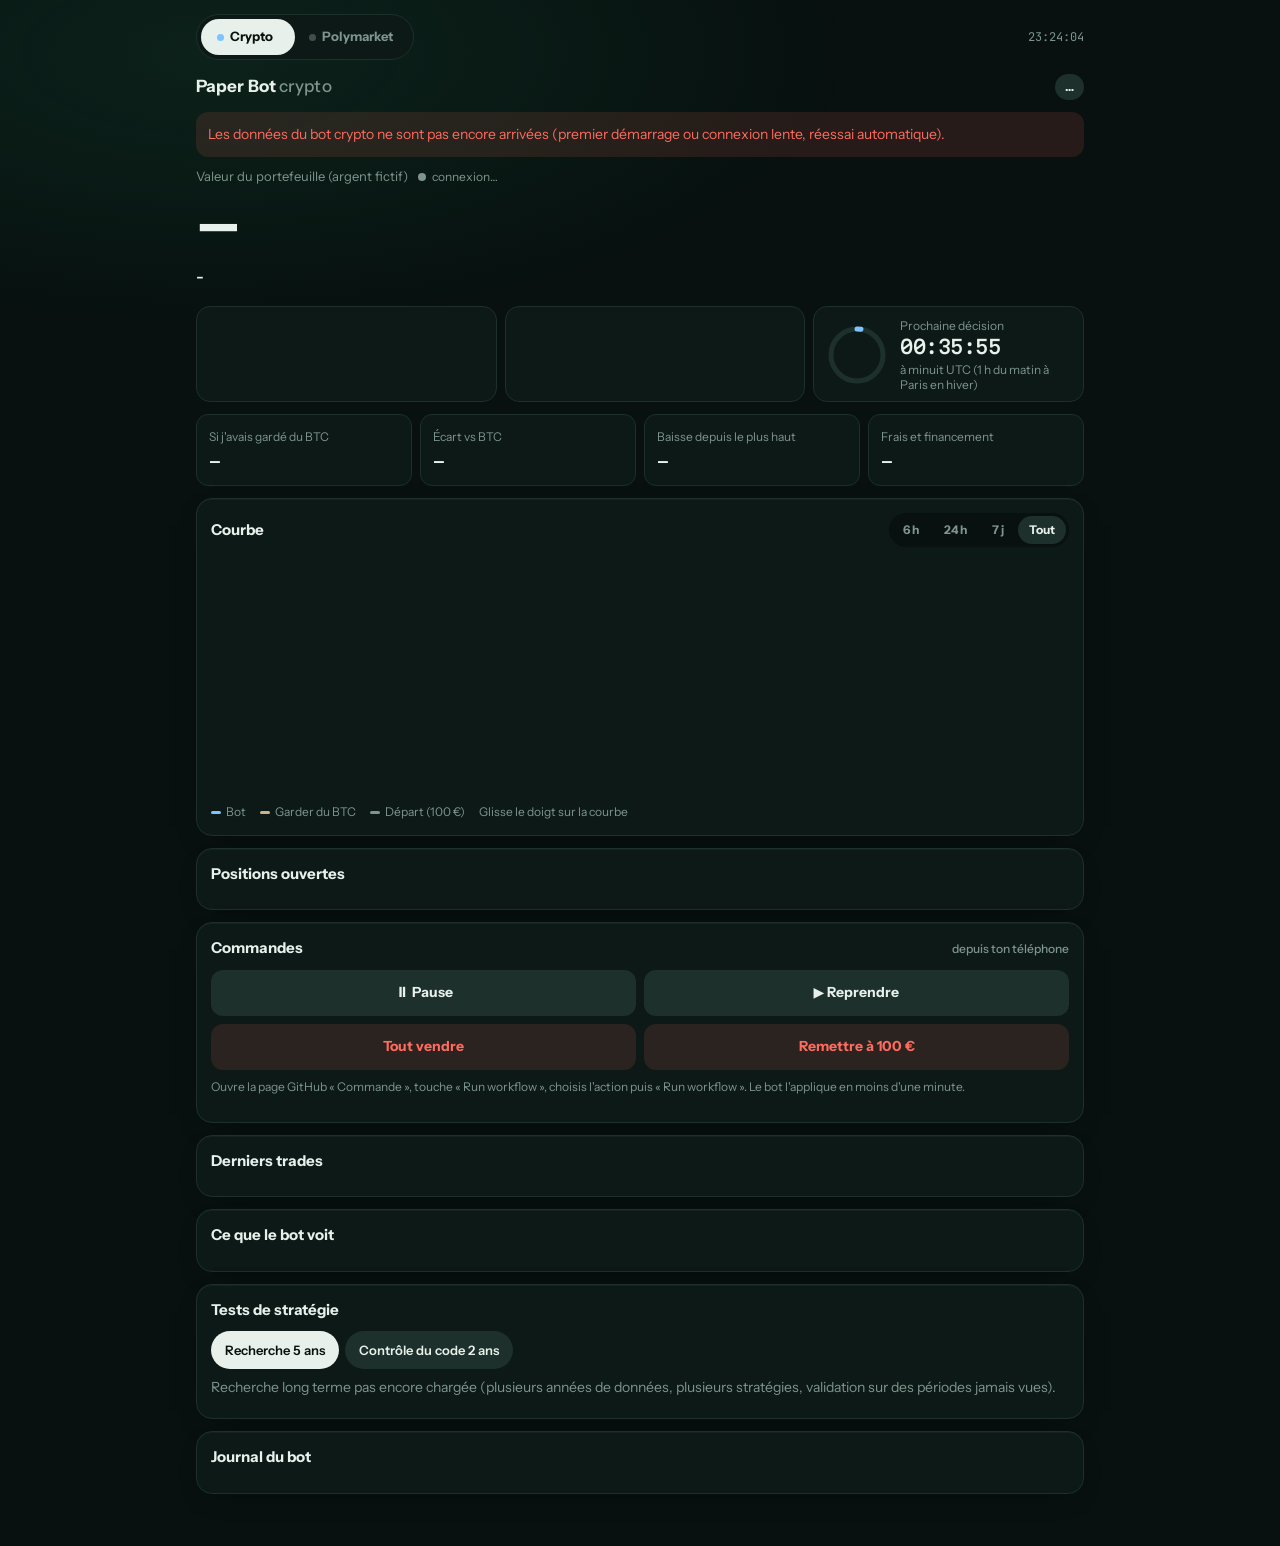
==== commit 558a6a48: "Tableau de bord : passe visuelle (palette teintée, accent unique, typo, mouvements sans rebonds) Règ" ====
--- a/docs/index.html
+++ b/docs/index.html
@@ -3,10 +3,10 @@
 <head>
 <meta charset="utf-8">
 <meta name="viewport" content="width=device-width,initial-scale=1,viewport-fit=cover">
-<meta name="theme-color" content="#0b0f15">
+<meta name="theme-color" content="#081110">
 <title>Paper Bot</title>
 <link rel="preconnect" href="https://fonts.googleapis.com">
-<link href="https://fonts.googleapis.com/css2?family=Inter+Tight:wght@500;700;800&family=JetBrains+Mono:wght@500;700&display=swap" rel="stylesheet">
+<link href="https://fonts.googleapis.com/css2?family=Instrument+Sans:wght@400;500;600;700&family=Martian+Mono:wght@400;500&family=JetBrains+Mono:wght@500;700&display=swap" rel="stylesheet">
 <link rel="stylesheet" href="tableau.css">
 </head>
 <body data-vue="crypto">
--- a/docs/tableau.css
+++ b/docs/tableau.css
@@ -1,13 +1,19 @@
 /* Tableau de bord Paper Bot : un seul style pour la crypto, Polymarket et l'appli de bureau.
-   Fond sombre, une lueur d'ambiance qui suit le résultat (vert si on gagne, rouge si on perd). */
-:root{--bg:#0b0f15;--card:#131a23;--card2:#18212c;--line:#253040;--ink:#e8edf2;--mute:#8693a2;--up:#2fd17a;--down:#ff5c6c;--acc:#4da3ff;--btc:#f2a33a;--eth:#8ea2ff;--poly:#9d8cff;--glow:47,209,122;color-scheme:dark}
+   Direction (règles studio-motion, voir app/DIRECTION.md) :
+   monde = une salle de marché la nuit, encre vert-pétrole teintée, jamais de gris plats ;
+   un seul accent, le bleu glacier, qui veut dire « ton bot » (courbes, barres de proba, radar) ;
+   vert / rouge réservés au gain et à la perte ; le sable pour la référence « garder du BTC ».
+   Typo : Instrument Sans (texte), Martian Mono (grands chiffres), JetBrains Mono (petits chiffres). */
+:root{--bg:#081110;--card:#0d1917;--card2:#12211e;--line:#1d302b;--line2:#284039;--ink:#e7f0ea;--mute:#7d958c;--up:#3ddc8a;--down:#ff6b5e;--acc:#7cc4ff;--ref:#c9b48a;--btc:#f2a33a;--eth:#8ea2ff;--glow:61,220,138;
+  --sans:"Instrument Sans",system-ui,-apple-system,"Segoe UI",sans-serif;--disp:"Martian Mono","JetBrains Mono",ui-monospace,Consolas,monospace;--mono:"JetBrains Mono",ui-monospace,Consolas,monospace;
+  --out:cubic-bezier(.16,1,.3,1);--ui:cubic-bezier(.4,0,.2,1);--smooth:cubic-bezier(.65,0,.35,1);color-scheme:dark}
 *{box-sizing:border-box;min-width:0}
 html{background:var(--bg)}
-body{margin:0;background:var(--bg);color:var(--ink);font:15px/1.5 "Inter Tight",system-ui,-apple-system,"Segoe UI",sans-serif;padding:env(safe-area-inset-top) 0 40px;overflow-x:clip;min-height:100vh;position:relative}
-body::before{content:"";position:fixed;inset:-20vh -20vw auto;height:70vh;pointer-events:none;z-index:0;background:radial-gradient(ellipse at 30% 40%,rgba(var(--glow),.16),transparent 60%),radial-gradient(ellipse at 80% 10%,rgba(77,163,255,.10),transparent 55%);transition:background 1.2s;animation:derive 18s ease-in-out infinite alternate}
-@keyframes derive{to{transform:translate3d(6vw,3vh,0) scale(1.08)}}
+body{margin:0;background:var(--bg);color:var(--ink);font:15px/1.5 var(--sans);padding:env(safe-area-inset-top) 0 40px;overflow-x:clip;min-height:100vh;position:relative}
+/* l'ambiance dit le résultat : une seule source douce, verte si on gagne, rouge si on perd */
+body::before{content:"";position:fixed;inset:-30vh -10vw auto;height:80vh;pointer-events:none;z-index:0;background:radial-gradient(ellipse 60% 55% at 22% 45%,rgba(var(--glow),.085),transparent 70%);transition:background 1.6s var(--smooth)}
 .wrap{position:relative;z-index:1;max-width:920px;margin:0 auto;padding-left:max(16px,env(safe-area-inset-left,0px));padding-right:max(16px,env(safe-area-inset-right,0px))}
-.num{font-family:"JetBrains Mono",ui-monospace,Consolas,monospace;font-variant-numeric:tabular-nums;white-space:nowrap}
+.num{font-family:var(--mono);font-variant-numeric:tabular-nums;white-space:nowrap}
 a{color:inherit}
 button{font:inherit;color:inherit}
 :focus-visible{outline:2px solid var(--acc);outline-offset:2px}
@@ -17,26 +23,30 @@
 .switch{display:flex;gap:4px;padding:4px;background:var(--card);border:1px solid var(--line);border-radius:99px;max-width:100%;position:relative}
 .switch a{position:relative;z-index:1;padding:7px 16px;min-height:36px;border-radius:99px;color:var(--mute);text-decoration:none;font-weight:700;font-size:13px;display:flex;align-items:center;gap:6px;transition:color .25s}
 .switch a.on{color:var(--bg)}
-.switch .glis{position:absolute;top:4px;bottom:4px;border-radius:99px;background:var(--ink);transition:left .35s cubic-bezier(.3,1.3,.5,1),width .35s}
-.switch a i{width:7px;height:7px;border-radius:50%;background:currentColor;opacity:.5}
+.switch .glis{position:absolute;top:4px;bottom:4px;border-radius:99px;background:var(--ink);transition:left .42s var(--out),width .42s var(--out)}
+.switch a i{width:7px;height:7px;border-radius:50%;background:currentColor;opacity:.45}
+.switch a.on i{background:var(--acc);opacity:1}
 .horloge{color:var(--mute);font-size:12px}
 header{display:flex;justify-content:space-between;align-items:center;padding:14px 0 2px;gap:8px}
-h1{font-size:17px;margin:0;font-weight:800;letter-spacing:.2px}
+h1{font-size:17px;margin:0;font-weight:700;letter-spacing:.1px}
+h1 em{font-style:normal;color:var(--mute);font-weight:500}
 .pill{font-size:12px;font-weight:700;padding:4px 10px;border-radius:99px;background:var(--line);white-space:nowrap;display:inline-flex;align-items:center;gap:6px}
-.pill.actif{background:rgba(47,209,122,.15);color:var(--up)}
+.pill.actif{background:rgba(61,220,138,.14);color:var(--up)}
 .pill.actif::before{content:"";width:7px;height:7px;border-radius:50%;background:currentColor;animation:p 1.6s infinite}
-.pill.pause{background:rgba(242,163,58,.15);color:var(--btc)}
-.pill.coupe-circuit{background:rgba(255,92,108,.15);color:var(--down)}
+.pill.pause{background:rgba(201,180,138,.15);color:var(--ref)}
+.pill.coupe-circuit{background:rgba(255,107,94,.14);color:var(--down)}
 
 /* valeur en grand */
 .hero{padding:10px 0 4px;display:grid;grid-template-columns:minmax(0,1fr) auto;gap:4px 16px;align-items:end}
 .hero .lab{color:var(--mute);font-size:13px;grid-column:1/-1;display:flex;gap:10px;flex-wrap:wrap;align-items:center}
-.big{font-size:clamp(42px,12vw,68px);font-weight:800;line-height:1.02;letter-spacing:-1.5px;transition:text-shadow .6s}
-.big small{font-size:.42em;color:var(--mute);font-weight:700;letter-spacing:0}
-.big.monte{text-shadow:0 0 28px rgba(47,209,122,.55)}.big.baisse{text-shadow:0 0 28px rgba(255,92,108,.55)}
-.delta{font-size:17px;font-weight:700;margin-top:2px;white-space:normal}
-.heroSpark{width:150px;height:56px}
-@media(max-width:520px){.heroSpark{width:96px;height:44px}}
+/* la valeur : ce qui vient de bouger prend la couleur du sens puis se calme en 0,5 s */
+.big{font-family:var(--disp);font-size:clamp(38px,11vw,64px);font-weight:500;line-height:1.05;letter-spacing:-2px;transition:color .5s var(--smooth)}
+.big small{font-size:.4em;color:var(--mute);font-weight:400;letter-spacing:0;margin-left:-.25em}
+.big.monte{color:var(--up);transition:none}.big.baisse{color:var(--down);transition:none}
+.delta{font-family:var(--sans);font-size:16px;font-weight:600;margin-top:6px;white-space:normal;font-variant-numeric:tabular-nums}
+.heroSpark{width:220px;height:64px;overflow:hidden}
+.heroSpark svg{display:block;width:100%;height:100%}
+@media(max-width:520px){.hero{grid-template-columns:minmax(0,1fr)}.heroSpark{width:100%;height:44px;margin-top:6px}}
 .up{color:var(--up)}.down{color:var(--down)}
 .live{display:inline-flex;align-items:center;gap:6px;font-size:12px;color:var(--mute)}
 .dot{width:8px;height:8px;border-radius:50%;background:var(--mute);flex:none;position:relative}
@@ -52,33 +62,33 @@
 .coin .h{display:flex;justify-content:space-between;align-items:center;gap:6px}
 .coin .s{font-weight:800;display:flex;align-items:center;gap:7px}
 .coin .s i{width:18px;height:18px;border-radius:50%;display:inline-grid;place-items:center;font-style:normal;font-size:11px;color:#111;font-weight:800}
-.coin .px{font-size:19px;font-weight:700;margin-top:2px;transition:color .5s}
-.coin .ch{font-size:12px}
+.coin .px{font-family:var(--disp);font-size:18px;font-weight:500;letter-spacing:-.5px;margin-top:2px;transition:color .5s var(--smooth)}
+.coin .ch{font-size:12px;white-space:normal}
 .coin svg{display:block;width:100%;height:38px;margin-top:4px}
 .coin .sub{color:var(--mute);font-size:11px}
 .decis{display:flex;align-items:center;gap:12px}
 .coin svg.ring{width:62px;height:62px;flex:none;margin:0}
-.decis b{display:block;font-size:17px}
+.decis b{display:block;font-size:19px;font-family:var(--disp);font-weight:500;letter-spacing:-.5px}
 .decis span{color:var(--mute);font-size:12px;line-height:1.3;display:block}
 
 .kpis{display:grid;grid-template-columns:repeat(4,minmax(0,1fr));gap:8px;margin:12px 0}
 @media(max-width:600px){.kpis{grid-template-columns:repeat(2,minmax(0,1fr))}}
 .kpi{background:var(--card);border:1px solid var(--line);border-radius:12px;padding:10px 12px}
-.kpi b{display:block;font-size:18px}
+.kpi b{display:block;font-size:17px;font-family:var(--disp);font-weight:500;letter-spacing:-.6px;margin-top:2px}
 .kpi span{color:var(--mute);font-size:12px}
 
-.card{background:var(--card);border:1px solid var(--line);border-radius:16px;padding:14px;margin:12px 0}
+.card{background:var(--card);border:1px solid var(--line);border-radius:16px;padding:14px;margin:12px 0;box-shadow:inset 0 1px 0 rgba(231,240,234,.04),0 10px 30px -18px rgba(0,0,0,.6)}
 .card h2{font-size:15px;margin:0 0 10px;font-weight:700;display:flex;justify-content:space-between;align-items:center;gap:8px;flex-wrap:wrap}
 .card h2 span{color:var(--mute);font-weight:500;font-size:12px;text-align:right}
 /* entrée douce, depuis un état déjà lisible */
-.entre{animation:monte .55s cubic-bezier(.2,.8,.3,1) both}
-@keyframes monte{from{transform:translateY(10px);opacity:.35}}
+.entre{animation:monte .6s var(--out) both}
+@keyframes monte{from{transform:translateY(12px);opacity:.4}}
 
 /* courbe */
 .fig{position:relative;height:240px;touch-action:pan-y}
 .fig svg{position:absolute;inset:0;width:100%;height:100%;overflow:visible}
 .trace{stroke-dasharray:var(--len);stroke-dashoffset:0}
-.trace.dessine{animation:trace 1.4s cubic-bezier(.4,0,.2,1) both}
+.trace.dessine{animation:trace 1.5s var(--smooth) both}
 @keyframes trace{from{stroke-dashoffset:var(--len)}}
 .bout{animation:pouls 1.8s infinite;transform-box:fill-box;transform-origin:center}
 @keyframes pouls{0%{r:4;opacity:.9}100%{r:13;opacity:0}}
@@ -97,11 +107,13 @@
 .pos .sym{font-weight:800;font-size:16px}
 .pos .sub{color:var(--mute);font-size:12px}
 .jauge{grid-column:1/-1;position:relative;height:8px;border-radius:4px;background:var(--line);margin-top:7px;overflow:hidden}
-.jauge i{position:absolute;top:0;bottom:0;border-radius:4px;transition:left .6s,width .6s,background .6s}
+.jauge i{position:absolute;top:0;bottom:0;border-radius:4px;transition:left .6s var(--out),width .6s var(--out),background .6s}
 .jauge em{position:absolute;left:50%;top:-2px;bottom:-2px;width:2px;background:var(--ink);opacity:.7}
 .flash-up{animation:fu .8s}.flash-down{animation:fd .8s}
-@keyframes fu{from{color:var(--up);text-shadow:0 0 12px rgba(47,209,122,.7)}}
-@keyframes fd{from{color:var(--down);text-shadow:0 0 12px rgba(255,92,108,.7)}}
+@keyframes fu{from{color:var(--up)}}
+@keyframes fd{from{color:var(--down)}}
+.plus{display:block;width:100%;margin-top:8px;min-height:40px;border:1px solid var(--line2);background:none;border-radius:10px;color:var(--ink);font:600 13px var(--sans);cursor:pointer;transition:background .2s var(--ui)}
+.plus:hover{background:var(--line)}
 .empty{color:var(--mute);font-size:14px;padding:6px 0}
 .row{display:flex;justify-content:space-between;gap:10px;padding:8px 0;border-top:1px solid var(--line);font-size:14px}
 .row:first-child{border-top:0}
@@ -110,25 +122,25 @@
 .row.neuf{animation:neuf 2.4s}
 @keyframes neuf{from{background:rgba(var(--glow),.18)}}
 .tag{font-size:11px;font-weight:800;padding:2px 7px;border-radius:6px;margin-right:6px;white-space:nowrap}
-.tag.achat{background:rgba(47,209,122,.15);color:var(--up)}.tag.short,.tag.perdu{background:rgba(255,92,108,.15);color:var(--down)}
+.tag.achat{background:rgba(61,220,138,.14);color:var(--up)}.tag.short,.tag.perdu{background:rgba(255,107,94,.14);color:var(--down)}
 .tag.vente,.tag.rachat,.tag.neutre{background:rgba(255,255,255,.08)}
-.tag.gagne{background:rgba(47,209,122,.15);color:var(--up)}
-.tag.pari{background:rgba(77,163,255,.15);color:var(--acc)}
-.tag.exp{background:rgba(157,140,255,.16);color:var(--poly)}
+.tag.gagne{background:rgba(61,220,138,.14);color:var(--up)}
+.tag.pari{background:rgba(124,196,255,.13);color:var(--acc)}
+.tag.exp{background:rgba(201,180,138,.14);color:var(--ref)}
 .bar{height:6px;border-radius:3px;background:var(--line);margin-top:4px;overflow:hidden}
 .ctrl{display:grid;grid-template-columns:repeat(2,minmax(0,1fr));gap:8px}
 .ctrl a{display:flex;align-items:center;justify-content:center;min-height:46px;border-radius:12px;background:var(--line);color:var(--ink);text-decoration:none;font-weight:700;font-size:14px;text-align:center;transition:transform .15s,background .2s}
-.ctrl a:hover{background:#2e3a4c}.ctrl a:active{transform:scale(.97)}
-.ctrl a.warn{background:rgba(255,92,108,.12);color:var(--down)}
+.ctrl a:hover{background:var(--line2)}.ctrl a:active{transform:scale(.97)}
+.ctrl a.warn{background:rgba(255,107,94,.12);color:var(--down)}
 .note{color:var(--mute);font-size:12px;margin-top:8px}
 .log{font-size:12.5px;max-height:260px;overflow:auto}
 .log div{padding:4px 0;border-top:1px solid var(--line)}
 .log time{color:var(--mute);margin-right:6px}
 .verdict{font-size:14px;margin:6px 0 0}
 .tabs{display:flex;gap:6px;overflow-x:auto;margin:6px 0 2px}
-.tabs button{flex:none;border:0;border-radius:99px;padding:8px 14px;min-height:38px;background:var(--line);color:var(--ink);font:600 13px "Inter Tight",sans-serif;cursor:pointer}
+.tabs button{flex:none;border:0;border-radius:99px;padding:8px 14px;min-height:38px;background:var(--line);color:var(--ink);font:600 13px var(--sans);cursor:pointer;transition:background .2s var(--ui),color .2s var(--ui)}
 .tabs button.on{background:var(--ink);color:var(--bg)}
-.err{background:rgba(255,92,108,.12);color:var(--down);border-radius:12px;padding:12px;font-size:14px;margin-top:10px}
+.err{background:rgba(255,107,94,.12);color:var(--down);border-radius:12px;padding:12px;font-size:14px;margin-top:10px}
 
 /* Polymarket : barre de probabilité, tableau des paris réglés, radar */
 .poly .q{font-weight:700;font-size:15px;line-height:1.3;color:var(--ink);text-decoration:none;display:block}
@@ -136,29 +148,29 @@
 .ppos{padding:12px 0;border-top:1px solid var(--line)}
 .ppos:first-child{border-top:0}
 .ppos .haut{display:flex;justify-content:space-between;gap:10px;align-items:flex-start}
+.ppos .haut>div:first-child{flex:1}.ppos .haut>div:last-child{flex:none}
 .ppos .sub{color:var(--mute);font-size:12px}
 .proba{position:relative;height:26px;border-radius:7px;background:var(--line);margin:8px 0 4px;overflow:hidden}
-.proba i{position:absolute;left:0;top:0;bottom:0;background:linear-gradient(90deg,rgba(157,140,255,.30),var(--poly));transition:width .8s cubic-bezier(.3,1,.4,1)}
-.proba i::after{content:"";position:absolute;inset:0;background:linear-gradient(90deg,transparent,rgba(255,255,255,.22),transparent);background-size:40% 100%;background-repeat:no-repeat;animation:reflet 3.2s infinite}
-@keyframes reflet{from{background-position:-60% 0}to{background-position:160% 0}}
+.proba i{position:absolute;left:0;top:0;bottom:0;background:rgba(124,196,255,.42);border-right:2px solid var(--acc);transition:width .8s var(--out)}
 .proba em{position:absolute;top:0;bottom:0;width:2px;background:var(--ink)}
-.proba b{position:absolute;right:8px;top:0;line-height:26px;font-size:12px;font-family:"JetBrains Mono",monospace}
+.proba b.g{right:auto;left:8px}
+.proba b{position:absolute;right:8px;top:0;line-height:26px;font-size:12px;font-family:var(--mono)}
 .echelle{display:flex;justify-content:space-between;font-size:11px;color:var(--mute);gap:8px;flex-wrap:wrap}
-.chrono{font-family:"JetBrains Mono",monospace;font-size:12px;color:var(--ink)}
-.chrono.bientot{color:var(--btc)}
+.chrono{font-family:var(--mono);font-size:12px;color:var(--ink)}
+.chrono.bientot{color:var(--acc)}
 .mini{height:6px;border-radius:3px;background:var(--line);margin-top:5px;overflow:hidden}
-.mini i{display:block;height:100%;background:var(--poly)}
+.mini i{display:block;height:100%;background:var(--acc);opacity:.75}
 .score{display:flex;flex-wrap:wrap;gap:5px;margin:4px 0 2px}
 .score i{width:16px;height:16px;border-radius:5px;background:var(--line)}
-.score i.g{background:var(--up);box-shadow:0 0 10px rgba(47,209,122,.45)}
-.score i.p{background:var(--down);box-shadow:0 0 10px rgba(255,92,108,.45)}
+.score i.g{background:var(--up)}
+.score i.p{background:var(--down)}
 .score i.o{background:transparent;border:1.5px dashed var(--mute);opacity:.6}
-.score i.pop{animation:pop .6s cubic-bezier(.3,1.6,.5,1) both}
-@keyframes pop{from{transform:scale(0)}}
+.score i.pop{animation:pop .5s var(--out) both}
+@keyframes pop{from{transform:scale(.3);opacity:0}}
 .pouls{display:grid;grid-template-columns:auto repeat(4,minmax(0,1fr));gap:6px;margin-bottom:10px;text-align:center;align-items:stretch}
 @media(max-width:520px){.pouls{grid-template-columns:repeat(4,minmax(0,1fr))}.radar{display:none}}
 .pouls div{background:var(--bg);border-radius:10px;padding:8px 4px}
-.pouls b{display:block;font-size:17px}.pouls span{color:var(--mute);font-size:11px;line-height:1.2;display:block}
+.pouls b{display:block;font-size:16px;font-family:var(--disp);font-weight:500;letter-spacing:-.5px}.pouls span{color:var(--mute);font-size:11px;line-height:1.2;display:block}
 .radar{width:62px;height:62px;padding:0!important;background:none!important;position:relative}
 .radar svg{width:62px;height:62px}
 .radar .bal{transform-origin:31px 31px;animation:tour 3s linear infinite}
@@ -167,16 +179,16 @@
 .feed div{padding:6px 0;border-top:1px solid var(--line);display:flex;gap:8px;align-items:baseline}
 .feed div:first-child{border-top:0}
 .feed div.new{animation:fn 1.8s}
-@keyframes fn{from{background:rgba(157,140,255,.25);transform:translateX(-6px)}}
+@keyframes fn{from{background:rgba(124,196,255,.16);transform:translateX(-6px)}}
 .feed time{color:var(--mute);font-size:11px;flex:none}
-.bandeau{border-radius:10px;padding:9px 11px;font-size:13px;margin-bottom:10px;background:rgba(242,163,58,.12);color:var(--btc)}
-.bandeau.ok{background:rgba(47,209,122,.12);color:var(--up)}
+.bandeau{border-radius:10px;padding:9px 11px;font-size:13px;margin-bottom:10px;background:rgba(201,180,138,.12);color:var(--ref)}
+.bandeau.ok{background:rgba(61,220,138,.12);color:var(--up)}
 
 /* écran d'accueil de l'appli de bureau */
 .accueil{max-width:520px;margin:12vh auto 0;text-align:center}
 .accueil h1{font-size:24px;margin-bottom:8px}
 .accueil p{color:var(--mute)}
-.bouton{display:inline-flex;align-items:center;justify-content:center;min-height:46px;padding:0 22px;border-radius:12px;border:0;background:var(--ink);color:var(--bg);font-weight:800;font-size:15px;cursor:pointer;text-decoration:none;margin:6px}
+.bouton{font-family:var(--sans);display:inline-flex;align-items:center;justify-content:center;min-height:46px;padding:0 22px;border-radius:12px;border:0;background:var(--ink);color:var(--bg);font-weight:800;font-size:15px;cursor:pointer;text-decoration:none;margin:6px}
 .bouton.sec{background:var(--line);color:var(--ink)}
 
 @media(prefers-reduced-motion:reduce){*,*::before,*::after{animation:none!important;transition:none!important}}
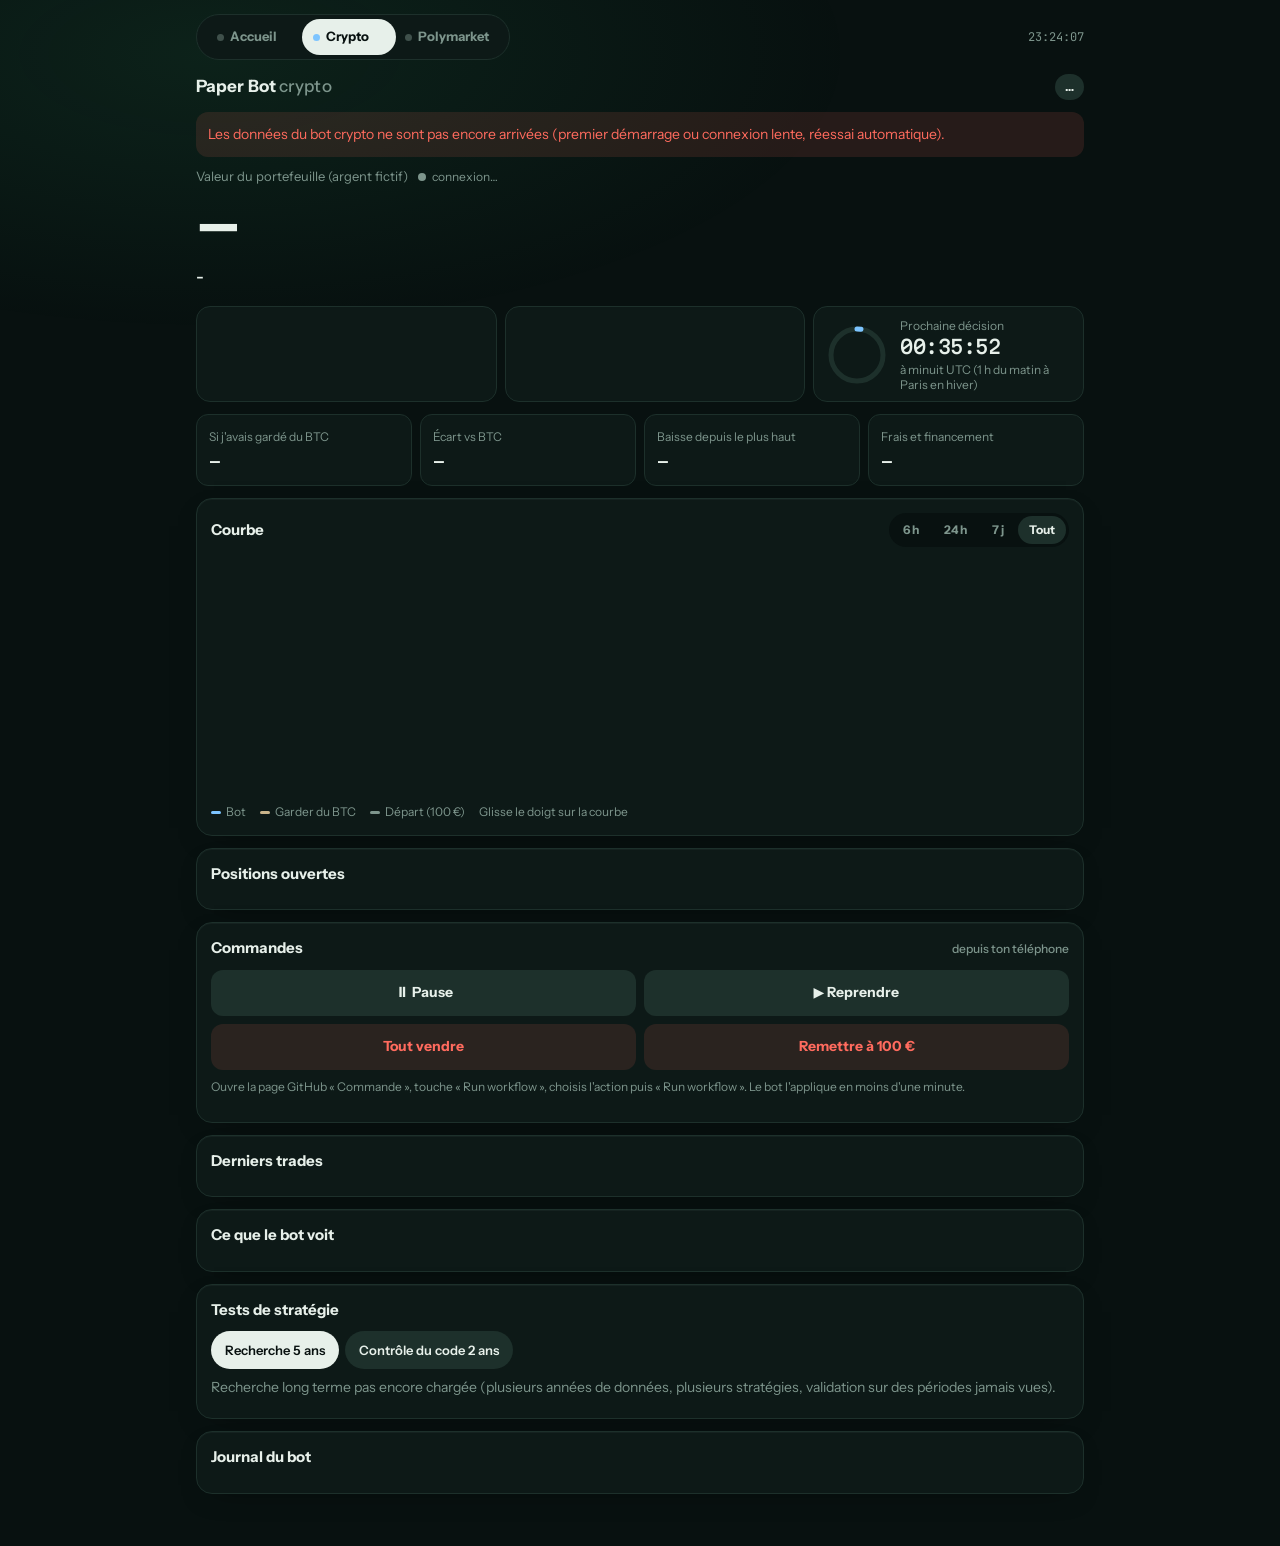
==== commit cdca509c: "Appli téléphone : tableau installable sur l'écran d'accueil, avec une vue Accueil qui résume les deu" ====
--- a/docs/index.html
+++ b/docs/index.html
@@ -4,7 +4,17 @@
 <meta charset="utf-8">
 <meta name="viewport" content="width=device-width,initial-scale=1,viewport-fit=cover">
 <meta name="theme-color" content="#081110">
-<title>Paper Bot</title>
+<meta name="color-scheme" content="dark">
+<meta name="apple-mobile-web-app-capable" content="yes">
+<meta name="mobile-web-app-capable" content="yes">
+<meta name="apple-mobile-web-app-status-bar-style" content="black-translucent">
+<meta name="apple-mobile-web-app-title" content="Paper Bot">
+<meta name="description" content="Suivi en direct des deux bots de trading en argent fictif.">
+<link rel="manifest" href="manifest.webmanifest">
+<link rel="icon" type="image/svg+xml" href="icones/icone.svg">
+<link rel="icon" type="image/png" sizes="48x48" href="icones/favicon-48.png">
+<link rel="apple-touch-icon" href="icones/apple-touch-icon.png">
+<title>Paper Bot · Crypto</title>
 <link rel="preconnect" href="https://fonts.googleapis.com">
 <link href="https://fonts.googleapis.com/css2?family=Instrument+Sans:wght@400;500;600;700&family=Martian+Mono:wght@400;500&family=JetBrains+Mono:wght@500;700&display=swap" rel="stylesheet">
 <link rel="stylesheet" href="tableau.css">
--- a/docs/tableau.css
+++ b/docs/tableau.css
@@ -9,7 +9,7 @@
   --out:cubic-bezier(.16,1,.3,1);--ui:cubic-bezier(.4,0,.2,1);--smooth:cubic-bezier(.65,0,.35,1);color-scheme:dark}
 *{box-sizing:border-box;min-width:0}
 html{background:var(--bg)}
-body{margin:0;background:var(--bg);color:var(--ink);font:15px/1.5 var(--sans);padding:env(safe-area-inset-top) 0 40px;overflow-x:clip;min-height:100vh;position:relative}
+body{margin:0;background:var(--bg);color:var(--ink);font:15px/1.5 var(--sans);padding:env(safe-area-inset-top) 0 calc(40px + env(safe-area-inset-bottom));overflow-x:clip;min-height:100vh;position:relative}
 /* l'ambiance dit le résultat : une seule source douce, verte si on gagne, rouge si on perd */
 body::before{content:"";position:fixed;inset:-30vh -10vw auto;height:80vh;pointer-events:none;z-index:0;background:radial-gradient(ellipse 60% 55% at 22% 45%,rgba(var(--glow),.085),transparent 70%);transition:background 1.6s var(--smooth)}
 .wrap{position:relative;z-index:1;max-width:920px;margin:0 auto;padding-left:max(16px,env(safe-area-inset-left,0px));padding-right:max(16px,env(safe-area-inset-right,0px))}
@@ -192,3 +192,72 @@
 .bouton.sec{background:var(--line);color:var(--ink)}
 
 @media(prefers-reduced-motion:reduce){*,*::before,*::after{animation:none!important;transition:none!important}}
+
+/* Arène : une couleur par stratégie, la ligne suivie ressort, les autres s'effacent */
+.arene .fig{height:260px}
+.arene .avert{margin:0 0 10px;padding:8px 10px;border-left:2px solid var(--ref);background:rgba(201,180,138,.06);border-radius:0 8px 8px 0}
+.legend i.pointille{background:repeating-linear-gradient(90deg,var(--mute) 0 4px,transparent 4px 7px)}
+#aListe{margin-top:10px;display:flex;flex-direction:column;gap:4px}
+.arow{display:grid;grid-template-columns:18px 10px 1fr auto;gap:9px;align-items:center;width:100%;text-align:left;background:transparent;border:1px solid transparent;border-radius:12px;padding:9px 8px;cursor:pointer;animation:arrive .6s cubic-bezier(.16,1,.3,1) both;transition:background .25s cubic-bezier(.4,0,.2,1),border-color .25s cubic-bezier(.4,0,.2,1)}
+.arow:hover{background:var(--card2)}
+.arow.on{background:var(--card2);border-color:color-mix(in srgb,var(--c) 45%,var(--line))}
+@keyframes arrive{from{transform:translateY(8px);opacity:0}}
+.arow .rang{color:var(--mute);font-size:12px;text-align:right}
+.arow .pastille{width:10px;height:10px;border-radius:50%;background:var(--c);box-shadow:0 0 0 3px color-mix(in srgb,var(--c) 18%,transparent)}
+.arow .corps{display:flex;flex-direction:column;gap:3px}
+.arow .nom{font-weight:700;font-size:14px;line-height:1.3}
+.arow .r{color:var(--mute);font-size:12px}
+.arow .desc{color:var(--ink);opacity:.8}
+.arow .barre{position:relative;height:4px;border-radius:2px;background:#1c2531;margin-top:2px;overflow:hidden}
+.arow .barre::after{content:"";position:absolute;left:50%;top:-2px;bottom:-2px;width:1px;background:var(--line)}
+.arow .barre i{position:absolute;top:0;bottom:0;border-radius:2px;transform-origin:left;animation:remplit .8s cubic-bezier(.16,1,.3,1) both}
+.arow .barre i.up{background:var(--up)}.arow .barre i.down{background:var(--down);transform-origin:right}
+@keyframes remplit{from{transform:scaleX(0)}}
+.arow .val{display:flex;flex-direction:column;align-items:flex-end;font-size:13px}
+.arow .val b{font-size:14px}
+.arow .up{color:var(--up)}.arow .down{color:var(--down)}
+@media (prefers-reduced-motion:reduce){.arow,.arow .barre i{animation:none}}
+
+/* Accueil (l'appli du téléphone) : une carte par bot, la valeur en grand, trois faits, et la carte s'ouvre sur le détail.
+   Même direction que le reste : l'accent glacier reste « ton bot » (courbes), vert et rouge pour gain et perte. */
+.rjour{margin:0 0 14px;color:var(--mute);font-size:13px}
+.rcarte{display:block;text-decoration:none;color:inherit;background:var(--card);border:1px solid var(--line);border-radius:20px;padding:16px 16px 12px;margin-bottom:12px;box-shadow:inset 0 1px 0 rgba(231,240,234,.05),0 18px 40px -28px rgba(0,0,0,.8);transition:transform .25s var(--ui),border-color .25s var(--ui);-webkit-tap-highlight-color:transparent;touch-action:manipulation}
+.rcarte:hover{border-color:var(--line2)}
+.rcarte:active{transform:scale(.985)}
+.rtete{display:flex;justify-content:space-between;align-items:center;gap:8px}
+.rnom{display:flex;align-items:center;gap:9px;font-weight:700;font-size:15px;flex-wrap:wrap}
+.rnom span{color:var(--mute);font-weight:500;font-size:12px}
+.rlogo{width:28px;height:28px;border-radius:9px;display:grid;place-items:center;font-style:normal;font-size:14px;font-weight:700;background:var(--card2);border:1px solid var(--line2);font-family:var(--mono)}
+.rval{display:flex;align-items:baseline;gap:4px 12px;flex-wrap:wrap;margin:14px 0 0}
+.rval b{font-family:var(--disp);font-weight:500;font-size:clamp(34px,10.5vw,48px);letter-spacing:-1.5px;line-height:1.05;transition:color .5s var(--smooth)}
+.rval b small{font-size:.42em;color:var(--mute);letter-spacing:0;font-weight:400}
+.rval b.monte{color:var(--up);transition:none}.rval b.baisse{color:var(--down);transition:none}
+.rval>span{font-size:14px;font-weight:600}
+.rspark{height:46px;margin:8px -2px 12px}
+.rspark svg{display:block;width:100%;height:100%}
+.rscore{display:flex;flex-wrap:wrap;gap:3px;margin:-2px 0 12px}
+.rscore i{width:10px;height:10px;border-radius:3px;background:var(--line)}
+.rscore i.g{background:var(--up)}.rscore i.p{background:var(--down)}
+.rscore i.o{background:transparent;border:1.5px dashed var(--mute);opacity:.6}
+.rfaits{display:grid;grid-template-columns:repeat(3,minmax(0,1fr));gap:1px;background:var(--line);border:1px solid var(--line);border-radius:12px;overflow:hidden}
+.rfaits div{background:var(--card2);padding:9px 10px;display:flex;flex-direction:column;gap:3px}
+.rfaits span{color:var(--mute);font-size:11px;line-height:1.25}
+.rfaits b{font-size:13.5px;font-weight:700;white-space:normal;line-height:1.3}
+.rgo{display:flex;align-items:center;justify-content:flex-end;gap:3px;margin-top:10px;color:var(--mute);font-size:12.5px;font-weight:600}
+.rgo svg{width:14px;height:14px;transition:transform .3s var(--out)}
+.rcarte:hover .rgo svg{transform:translateX(3px)}
+.rarene{display:flex;justify-content:space-between;align-items:center;gap:6px 12px;flex-wrap:wrap;text-decoration:none;color:inherit;border:1px solid var(--line);border-radius:14px;padding:12px 16px;margin-bottom:12px;font-size:13px;-webkit-tap-highlight-color:transparent}
+.rarene .rnom{flex-direction:column;align-items:flex-start;gap:2px}
+.rarene .rnom>span{font-size:12px}
+.rarene b{font-weight:600;font-size:14px}
+.rarene>.num{font-weight:700;font-size:15px}
+.rinstall{border-color:var(--line2)}
+.rinstall h2{margin-bottom:4px}
+.rinstall ol{margin:10px 0 6px;padding-left:22px}
+.rinstall li{margin:5px 0}
+.rinstall .ico{width:17px;height:17px;vertical-align:-3px}
+.rinstall .bouton{margin:10px 0 4px}
+@media(max-width:360px){.rfaits{grid-template-columns:repeat(2,minmax(0,1fr))}.rfaits div:last-child{grid-column:1/-1}}
+.rfaits b span{font-size:inherit;color:inherit}
+.rfaits b .up{color:var(--up)}.rfaits b .down{color:var(--down)}
+.rarene b span{font-size:14px}
